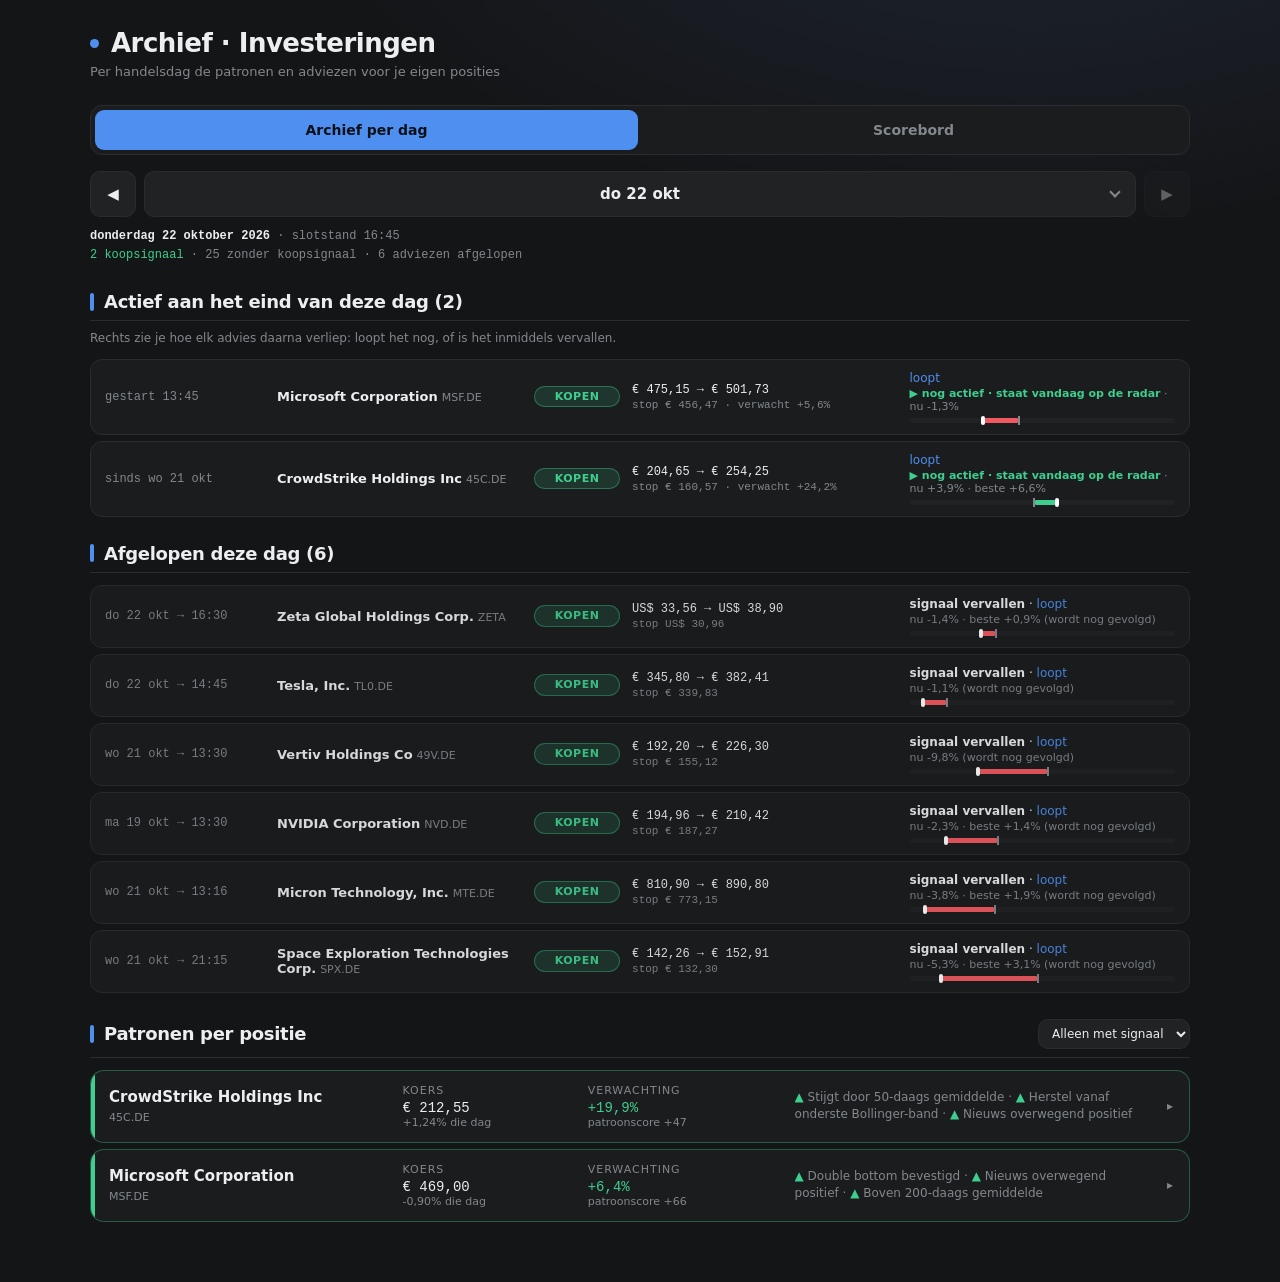
==== archief.html @ 9f6baa7f "Mobiel en uitlijning op alle pagina's, scan-universum zonder OTC en met juiste valuta, survivors-lab" ====
<!DOCTYPE html>
<html lang="nl">
<head>
<meta charset="UTF-8">
<meta http-equiv="Content-Security-Policy" content="default-src 'self'; script-src 'self' 'unsafe-inline'; style-src 'self' 'unsafe-inline' https://fonts.googleapis.com; font-src https://fonts.gstatic.com; img-src 'self' data:; connect-src 'self' https://api.github.com; frame-src 'self'; object-src 'none'; base-uri 'none'; form-action 'none'">
<meta name="referrer" content="no-referrer">
<meta name="robots" content="noindex, nofollow">
<style id="af">html{display:none}</style>
<script src="antiframe.js"></script>
<meta name="viewport" content="width=device-width, initial-scale=1.0">
<title>Archief</title>
<style>
  @import url('https://fonts.googleapis.com/css2?family=Space+Grotesk:wght@400;500;600;700&family=IBM+Plex+Mono:wght@400;500;600&display=swap');
  :root {
    --ink: #141517; --panel: #1a1c1e; --panel-2: #202224; --line: #2a2c2f;
    --muted: #83888d; --text: #eceef0; --up: #3ecf8e; --down: #f0595f; --warn: #f5b544; --accent: #4f8ff0;
  }
  * { box-sizing: border-box; margin: 0; padding: 0; }
  body {
    background: radial-gradient(1200px 600px at 80% -10%, #1e2430 0%, transparent 60%), var(--ink);
    color: var(--text); font-family: 'Space Grotesk', system-ui, sans-serif;
    min-height: 100vh; padding: 28px 18px 60px;
  }
  .wrap { max-width: 1100px; margin: 0 auto; }
  header.top { display: flex; justify-content: space-between; align-items: flex-end; flex-wrap: wrap; gap: 16px; margin-bottom: 26px; }
  .title-block h1 { font-size: 26px; font-weight: 700; letter-spacing: -0.5px; display: flex; align-items: center; gap: 12px; }
  .pulse { width: 9px; height: 9px; border-radius: 50%; background: var(--accent); }
  .title-block p { color: var(--muted); font-size: 13px; margin-top: 6px; }
  .updated { font-size: 12px; color: var(--muted); font-family: 'IBM Plex Mono', monospace; }
  button, select {
    font-family: inherit; cursor: pointer; border: 1px solid var(--line); background: var(--panel-2); color: var(--text);
    padding: 9px 13px; border-radius: 10px; font-size: 13px; font-weight: 500; transition: .15s;
  }
  button:hover, select:hover { border-color: var(--accent); }
  button:disabled { opacity: .35; cursor: default; border-color: var(--line); }

  .summary { display: grid; grid-template-columns: repeat(4, 1fr); gap: 14px; margin-bottom: 26px; }
  /* Kolom met de waarde onderaan: loopt een label over 2 regels, dan staan de getallen in een rij toch op één lijn */
  .stat { background: linear-gradient(180deg, var(--panel), var(--ink)); border: 1px solid var(--line); border-radius: 14px; padding: 16px 18px;
          cursor: pointer; transition: border-color .15s, transform .15s; display: flex; flex-direction: column; }
  /* Alleen met een muis optillen: op een touchscreen blijft :hover na een tik hangen */
  @media (hover: hover) { .stat:hover { border-color: var(--accent); transform: translateY(-2px); } }
  .stat:active { transform: translateY(0); }
  .stat.active { border-color: var(--accent); box-shadow: 0 0 0 1px var(--accent); }
  .stat .label { font-size: 11px; text-transform: uppercase; letter-spacing: .8px; color: var(--muted); }
  .stat .value { font-family: 'IBM Plex Mono', monospace; font-size: 24px; font-weight: 600; margin-top: auto; padding-top: 8px; }
  .stat .sub { font-size: 12px; margin-top: 4px; font-family: 'IBM Plex Mono', monospace; color: var(--muted); }

  [hidden] { display: none !important; }
  .daynav { display: flex; gap: 8px; align-items: stretch; margin-bottom: 10px; }
  .daynav > button { width: 46px; height: 46px; padding: 0; font-size: 15px; display: flex; align-items: center; justify-content: center; flex-shrink: 0; }
  .daypick { position: relative; flex: 1; min-width: 0; }
  #dayBtn {
    width: 100%; height: 46px; padding: 0 44px; position: relative; font-size: 15px; font-weight: 600;
    display: flex; align-items: center; justify-content: center; text-align: center;
  }
  #dayBtn .chev { position: absolute; right: 16px; top: 50%; width: 8px; height: 8px; margin-top: -6px;
    border-right: 2px solid var(--muted); border-bottom: 2px solid var(--muted); transform: rotate(45deg); transition: transform .15s; }
  .daypick.open #dayBtn { border-color: var(--accent); }
  .daypick.open #dayBtn .chev { transform: rotate(-135deg); margin-top: -2px; }
  #dayList {
    list-style: none; position: absolute; left: 0; right: 0; top: calc(100% + 6px); z-index: 20;
    background: var(--panel-2); border: 1px solid var(--line); border-radius: 12px; padding: 5px;
    max-height: 320px; overflow-y: auto; box-shadow: 0 14px 40px -12px rgba(0,0,0,.7);
  }
  #dayList li {
    display: flex; align-items: center; justify-content: center; gap: 10px; position: relative;
    padding: 10px 14px; border-radius: 8px; font-size: 14px; font-weight: 600; color: var(--text); cursor: pointer;
  }
  #dayList li:hover { background: rgba(255,255,255,.05); }
  #dayList li.active { background: rgba(79,143,240,.16); color: var(--accent); }
  #dayList li .tag { position: absolute; right: 12px; font-size: 11px; font-weight: 600; text-transform: uppercase; letter-spacing: .6px;
    color: var(--accent); border: 1px solid rgba(79,143,240,.45); padding: 2px 7px; border-radius: 999px; }
  .dayinfo { font-size: 12px; color: var(--muted); line-height: 1.6; margin-bottom: 22px; font-family: 'IBM Plex Mono', monospace; }
  .dayinfo b { color: var(--text); font-weight: 600; }
  .dayinfo .regime-off { color: var(--down); } .dayinfo .regime-calm { color: var(--up); }

  .section-header {
    font-size: 18px; font-weight: 700; letter-spacing: -0.3px; margin: 26px 0 12px; padding-bottom: 8px;
    border-bottom: 1px solid var(--line); display: flex; align-items: center; gap: 10px;
  }
  .section-header::before { content: ''; width: 4px; height: 18px; border-radius: 2px; background: var(--accent); }
  .section-header .right { margin-left: auto; font-size: 12px; font-weight: 500; }
  .section-header select { font-size: 12px; padding: 6px 9px; }
  .c-up { color: var(--up); } .c-down { color: var(--down); } .c-info { color: var(--muted); }

  .h-list { display: flex; flex-direction: column; gap: 6px; }
  .h-row {
    background: var(--panel); border: 1px solid var(--line); border-radius: 12px; padding: 11px 14px;
    display: grid; grid-template-columns: 160px minmax(0,1.2fr) 86px minmax(0,1.3fr) minmax(0,1.3fr); gap: 12px; align-items: center; font-size: 13px;
  }
  .h-row.new { border-color: rgba(245,181,68,.45); }
  .h-row.done { opacity: .9; }
  .st-in { color: var(--up); font-weight: 600; }
  .st-out { color: var(--warn); font-weight: 600; }
  .h-date { font-family: 'IBM Plex Mono', monospace; font-size: 12px; color: var(--muted); white-space: nowrap; }
  .h-date .nw { color: var(--warn); font-weight: 600; }
  /* Lange namen op max. 2 regels, zodat de ticker erachter zichtbaar blijft */
  .h-name { font-weight: 600; min-width: 0; overflow: hidden; display: -webkit-box; -webkit-line-clamp: 2; -webkit-box-orient: vertical; }
  .h-name small { font-weight: 400; color: var(--muted); font-size: 11px; margin-left: 4px; white-space: nowrap; }
  .h-px { font-family: 'IBM Plex Mono', monospace; font-size: 12px; }
  .h-px small, .h-res small { display: block; color: var(--muted); font-size: 11px; margin-top: 2px; }
  .h-res { font-size: 12px; }
  .pill { font-size: 11px; font-weight: 700; letter-spacing: .5px; padding: 3px 9px; line-height: 1.2; border-radius: 999px; text-align: center; white-space: nowrap; }
  .pill.up { background: rgba(62,207,142,.15); color: var(--up); border: 1px solid rgba(62,207,142,.4); }
  .pill.down { background: rgba(240,89,95,.15); color: var(--down); border: 1px solid rgba(240,89,95,.4); }
  .pill.flat { background: rgba(134,149,179,.10); color: var(--muted); border: 1px solid var(--line); }

  .pos { background: var(--panel); border: 1px solid var(--line); border-radius: 14px; overflow: hidden; position: relative; }
  .pos::before { content: ''; position: absolute; left: 0; top: 0; bottom: 0; width: 4px; background: var(--line); }
  .pos.up::before { background: var(--up); } .pos.down::before { background: var(--down); }
  .pos.up { border-color: rgba(62,207,142,.35); } .pos.down { border-color: rgba(240,89,95,.35); }
  .pos summary { list-style: none; cursor: pointer; padding: 13px 16px 13px 18px; display: grid;
    grid-template-columns: minmax(0,1.3fr) minmax(0,.8fr) minmax(0,.9fr) minmax(0,1.6fr) 20px; gap: 12px; align-items: center; }
  .pos summary::-webkit-details-marker { display: none; }
  .pos summary::after { content: '▸'; color: var(--muted); font-size: 12px; justify-self: end; transition: transform .15s; }
  .pos[open] summary::after { transform: rotate(90deg); }
  .k { font-size: 11px; text-transform: uppercase; letter-spacing: 1px; color: var(--muted); }
  /* Alleen de waarden in de patroonkaarten (niet de paarse .an-c.v-kaarten van de analyse) */
  .pos summary .v { font-family: 'IBM Plex Mono', monospace; font-size: 14px; font-weight: 500; margin-top: 3px; }
  .p-name { min-width: 0; }
  .p-ticker { font-size: 15px; font-weight: 700; overflow: hidden; display: -webkit-box; -webkit-line-clamp: 2; -webkit-box-orient: vertical; }
  .p-company { font-size: 11px; color: var(--muted); }
  .top3 { font-size: 12px; color: var(--muted); min-width: 0; overflow: hidden; display: -webkit-box; -webkit-line-clamp: 2; -webkit-box-orient: vertical; line-height: 1.45; }
  .pos-body { padding: 4px 18px 16px 18px; border-top: 1px solid var(--line); display: grid; grid-template-columns: 1.3fr 1fr; gap: 20px; }
  .pat { list-style: none; display: flex; flex-direction: column; gap: 6px; margin-top: 12px; }
  .pat li { font-size: 13px; display: flex; gap: 8px; }
  .pat small { color: var(--muted); font-size: 11px; font-family: 'IBM Plex Mono', monospace; margin-left: 4px; }
  .plan { margin-top: 12px; font-size: 12px; font-family: 'IBM Plex Mono', monospace; display: grid; grid-template-columns: auto 1fr; gap: 5px 14px; }
  .plan span:nth-child(odd) { color: var(--muted); }
  .note { font-size: 12px; color: var(--muted); line-height: 1.6; margin-top: 12px; }
  .empty { padding: 26px; text-align: center; color: var(--muted); border: 1px dashed var(--line); border-radius: 16px; font-size: 13px; line-height: 1.6; }
  .err { font-size: 12px; color: var(--muted); padding: 10px 14px; border: 1px dashed var(--line); border-radius: 12px; }

  .viewnav { display: flex; gap: 4px; background: var(--panel); border: 1px solid var(--line); border-radius: 12px; padding: 4px; margin-bottom: 16px; }
  .viewnav button { flex: 1; border: 0; background: transparent; color: var(--muted); font-size: 14px; font-weight: 600; padding: 9px 12px; border-radius: 9px; min-height: 40px; }
  .viewnav button.active { background: var(--accent); color: #0d1117; }
  .viewnav button:hover:not(.active) { color: var(--text); }
  .sb-tools { display: flex; gap: 8px; flex-wrap: wrap; align-items: center; margin-bottom: 12px; }
  .sb-tools select { font-size: 13px; }
  .sb-tools .cnt { margin-left: auto; font-size: 12px; color: var(--muted); font-family: 'IBM Plex Mono', monospace; }
  /* Analyse & reflectie */
  .an { background: var(--panel); border: 1px solid var(--line); border-radius: 12px; margin-bottom: 16px; transition: border-color .15s; }
  .an:hover, .an[open] { border-color: rgba(79,143,240,.5); }
  .an > summary { cursor: pointer; list-style: none; display: flex; align-items: center; gap: 10px; padding: 12px 14px; font-size: 13.5px; }
  .an > summary::-webkit-details-marker { display: none; }
  .an .h-sub { color: var(--muted); font-size: 12px; font-family: 'IBM Plex Mono', monospace; }
  .an .h-btn { margin-left: auto; font-size: 11px; color: var(--accent); border: 1px solid rgba(79,143,240,.45); padding: 4px 10px; border-radius: 8px; white-space: nowrap; }
  .an .h-btn::after { content: ' ▾'; } .an[open] .h-btn::after { content: ' ▴'; }
  .an .h-less { display: none; } .an[open] .h-more { display: none; } .an[open] .h-less { display: inline; }
  .an-grid { display: grid; grid-template-columns: repeat(3, 1fr); gap: 12px; padding: 2px 14px 14px; }
  .an-c { position: relative; overflow: hidden; border-radius: 12px; padding: 13px 15px; background: linear-gradient(180deg, var(--panel-2), var(--panel)); border: 1px solid var(--line); --mark: var(--accent); }
  .an-c::before { content: ''; position: absolute; left: 0; right: 0; top: 0; height: 2px; background: var(--mark); }
  .an-c.v { --mark: #a78bfa; } .an-c.g { --mark: var(--up); } .an-c.o { --mark: var(--warn); }
  .an-k { font-size: 11px; text-transform: uppercase; letter-spacing: .9px; color: var(--muted); margin-bottom: 8px; display: flex; flex-wrap: wrap; justify-content: space-between; gap: 2px 8px; }
  .an-k span { text-transform: none; letter-spacing: 0; font-family: 'IBM Plex Mono', monospace; }
  .kpis { display: grid; grid-template-columns: 1fr 1fr; gap: 8px 12px; }
  /* Getal onderaan het vak, zodat de twee kolommen gelijk lopen als een label afbreekt */
  .kpi { display: flex; flex-direction: column; }
  .kpi small { display: block; font-size: 11px; color: var(--muted); }
  .kpi b { font-family: 'IBM Plex Mono', monospace; font-size: 17px; font-weight: 600; margin-top: auto; }
  .an-t { width: 100%; border-collapse: collapse; font-size: 12px; }
  .an-t th { text-align: left; font-weight: 500; color: var(--muted); font-size: 11px; padding: 3px 0; }
  .an-t th:not(:first-child), .an-t td:not(:first-child) { text-align: right; font-family: 'IBM Plex Mono', monospace; padding-left: 12px; white-space: nowrap; }
  .an-t td { padding: 4px 0; border-top: 1px dashed #26282b; }
  .an-t td small { font-size: 11px; }
  .an-note { font-size: 11.5px; color: var(--muted); line-height: 1.5; margin-top: 8px; }
  .an-note b { color: var(--text); font-weight: 600; }
  .prog { height: 6px; border-radius: 4px; background: var(--panel); overflow: hidden; margin: 4px 0 8px; }
  .prog i { display: block; height: 100%; background: var(--accent); border-radius: 4px; }
  /* Geen gaten: losse kaarten schuiven op naast Kerncijfers; de laatste kaart (Reflectie) krijgt de hele breedte */
  .an-grid { grid-auto-flow: row dense; }
  .an-grid > .an-c:last-child { grid-column: 1 / -1; }
  @media (min-width: 901px) {
    .an-c.refl { display: grid; grid-template-columns: minmax(0,1fr) minmax(0,1fr); grid-template-rows: auto auto auto 1fr; column-gap: 28px; align-content: start; }
    .an-c.refl > * { grid-column: 1; }
    .an-c.refl > .an-k { grid-column: 1 / -1; }
    .an-c.refl > .an-log { grid-column: 2; grid-row: 2 / span 3; margin-top: 0; }
  }
  @media (max-width: 900px) { .an-grid { grid-template-columns: 1fr; } }
  /* Wat werkt: alle patronen, backtest + live */
  .an-c.wide { grid-column: 1 / -1; --mark: var(--up); }
  .ww-wrap { overflow-x: auto; -webkit-overflow-scrolling: touch; }
  .an-t tr.off td { color: var(--muted); }
  .an-t tr.off td:first-child { text-decoration: line-through; }
  .an-t .pill { font-size: 11px; font-weight: 600; letter-spacing: 0; padding: 1px 7px; border: 1px solid var(--line); font-family: 'IBM Plex Mono', monospace; }
  .pill.on { color: var(--up); border-color: rgba(62,207,142,.45); }
  .pill.uit { color: var(--down); border-color: rgba(240,89,95,.45); }
  .pill.wacht { color: var(--muted); }
  /* Smal scherm: koppen mogen afbreken, patroonkolom blijft staan bij horizontaal scrollen, schaduw rechts = er is meer */
  @media (max-width: 900px) {
    .an-c.wide { background: var(--panel-2); }
    .ww-wrap { background: linear-gradient(to right, transparent, var(--panel-2) 60%) right / 28px 100% no-repeat local,
                           radial-gradient(farthest-side at 100% 50%, rgba(0,0,0,.55), transparent) right / 14px 100% no-repeat scroll; }
    .ww-wrap .an-t th { white-space: normal; vertical-align: bottom; line-height: 1.3; }
    .ww-wrap .an-t th:first-child, .ww-wrap .an-t td:first-child { min-width: 150px; position: sticky; left: 0; z-index: 1; background: var(--panel-2); padding-right: 8px; }
  }
  @media (min-width: 521px) and (max-width: 900px) { .ww-wrap .an-t td:first-child { min-width: 220px; } }
  .sb-dirs { display: grid; grid-template-columns: repeat(auto-fit, minmax(320px, 1fr)); gap: 10px; margin-bottom: 18px; }
  /* Scorebord per richting: kaart in dezelfde stijl als het beursklimaat */
  .sb-dir { position: relative; overflow: hidden; border-radius: 14px; padding: 16px 18px 14px; display: flex; flex-direction: column; gap: 10px;
            background: linear-gradient(180deg, var(--panel), var(--ink)); border: 1px solid var(--line); --mark: var(--up); --tone: var(--muted); }
  .sb-dir.down { --mark: var(--down); }
  .sb-dir.good { --tone: var(--up); } .sb-dir.bad { --tone: var(--down); }
  .sb-dir::before { content: ''; position: absolute; left: 0; right: 0; top: 0; height: 2px; background: var(--mark); }
  .sb-dir::after { content: ''; position: absolute; right: -60px; top: -60px; width: 200px; height: 200px; border-radius: 50%;
                   background: radial-gradient(circle, color-mix(in srgb, var(--tone) 14%, transparent), transparent 70%); pointer-events: none; }
  .sd-k { display: flex; align-items: center; gap: 8px; font-size: 11px; text-transform: uppercase; letter-spacing: .9px; color: var(--muted); }
  .sd-k i { width: 7px; height: 7px; border-radius: 50%; background: var(--mark); box-shadow: 0 0 0 3px color-mix(in srgb, var(--mark) 22%, transparent); }
  .sd-k span { margin-left: auto; text-transform: none; letter-spacing: 0; font-family: 'IBM Plex Mono', monospace; }
  .sd-main { display: flex; align-items: baseline; justify-content: space-between; gap: 12px; }
  .sd-num { font-family: 'IBM Plex Mono', monospace; font-size: 24px; font-weight: 600; color: var(--tone); }
  .sd-lbl { font-size: 12px; color: var(--muted); }
  .sd-bar { display: flex; height: 8px; border-radius: 6px; overflow: hidden; background: var(--panel-2); gap: 2px; }
  .sd-bar span { display: block; height: 100%; }
  .sd-bar .lo { background: var(--accent); } .sd-bar .ve { background: #4a4e53; } .sd-bar .dl { background: var(--up); } .sd-bar .st { background: var(--down); }
  .sd-rows { display: grid; gap: 5px; font-size: 12px; font-family: 'IBM Plex Mono', monospace; color: var(--muted); }
  .sd-rows > div { display: flex; align-items: center; gap: 8px; }
  .sd-rows i { width: 8px; height: 8px; border-radius: 2px; flex-shrink: 0; }
  .sd-rows .lo i { background: var(--accent); } .sd-rows .ve i { background: #4a4e53; } .sd-rows .af i { background: linear-gradient(90deg, var(--up) 50%, var(--down) 50%); }
  .sd-rows b { color: var(--text); font-weight: 600; min-width: 74px; font-family: 'Space Grotesk', system-ui, sans-serif; }
  .sd-rows .r { margin-left: auto; }
  /* Middenstuk als één tekstblok: breekt op een smal scherm als gewone tekst af in plaats van in losse brokjes */
  .sd-rows .m { flex: 1; min-width: 0; }
  .sd-rows .m span { white-space: nowrap; }
  .sd-empty { font-size: 12.5px; color: var(--muted); }
  .sb-row {
    background: var(--panel); border: 1px solid var(--line); border-radius: 12px; padding: 12px 14px 12px 18px; position: relative; overflow: hidden;
    display: grid; grid-template-columns: minmax(0,1.3fr) 86px minmax(0,1.2fr) minmax(0,1.6fr) minmax(0,1.2fr); gap: 14px; align-items: center; font-size: 13px;
  }
  .sb-row::before { content: ''; position: absolute; left: 0; top: 0; bottom: 0; width: 4px; background: var(--accent); }
  .sb-row.doel::before { background: var(--up); } .sb-row.stop::before { background: var(--down); } .sb-row.verlopen::before { background: var(--muted); }
  .sb-name { min-width: 0; }
  .sb-name b { font-weight: 600; overflow: hidden; display: -webkit-box; -webkit-line-clamp: 2; -webkit-box-orient: vertical; }
  .sb-name small { color: var(--muted); font-size: 11px; font-family: 'IBM Plex Mono', monospace; }
  .sb-plan { font-family: 'IBM Plex Mono', monospace; font-size: 12px; }
  .sb-plan small { display: block; color: var(--muted); font-size: 11px; margin-top: 2px; }
  .track { position: relative; height: 8px; background: var(--panel-2); border-radius: 6px; margin: 6px 0 4px; }
  .track .fill { position: absolute; top: 0; bottom: 0; border-radius: 6px; }
  .track .fill.gain { background: var(--up); } .track .fill.loss { background: var(--down); }
  .track .zero { position: absolute; top: -3px; width: 2px; height: 14px; background: var(--muted); transform: translateX(-50%); }
  .track .dot { position: absolute; top: -3px; width: 4px; height: 14px; background: #fff; border-radius: 2px; transform: translateX(-50%); }
  .track-l { display: flex; justify-content: space-between; font-size: 11px; font-family: 'IBM Plex Mono', monospace; color: var(--muted); }
  .track-l .t { color: var(--up); } .track-l .s { color: var(--down); }
  /* 'start' staat boven het grijze streepje (op --z), zodat hij nooit over stop/doel heen valt */
  .sb-bar { position: relative; padding-top: 13px; }
  .track-l .z { position: absolute; top: 0; left: clamp(2.5ch, var(--z), calc(100% - 2.5ch)); transform: translateX(-50%); line-height: 1; }
  .sb-res { font-size: 12px; text-align: right; }
  .sb-res .big { font-family: 'IBM Plex Mono', monospace; font-size: 16px; font-weight: 600; }
  .sb-res small { display: block; color: var(--muted); font-size: 11px; margin-top: 2px; }
  .mini { display: block; margin-top: 5px; }
  .mini .track { height: 5px; margin: 0; }
  .mini .track .zero, .mini .track .dot { top: -2px; height: 9px; }
  @media (max-width: 860px) {
    .sb-row { grid-template-columns: minmax(0,1fr) auto; gap: 8px 12px; }
    .sb-row .sb-name { grid-column: 1; }
    .sb-row .pill { grid-column: 2; grid-row: 1; justify-self: end; }
    .sb-row .sb-plan, .sb-row .sb-bar { grid-column: 1 / -1; }
    .sb-row .sb-res { grid-column: 1 / -1; text-align: left; }
    .sb-dirs { grid-template-columns: 1fr; }
    .summary { grid-template-columns: repeat(2, 1fr); }
    .h-row { grid-template-columns: minmax(0,1fr) minmax(0,1fr); gap: 6px 10px; }
    .h-row .h-date { grid-column: 1; grid-row: 1; }
    .h-row .pill { grid-column: 2; grid-row: 1; justify-self: end; }
    .h-row .h-name { grid-column: 1 / -1; }
    .h-row .h-px { grid-column: 1; white-space: nowrap; }
    .h-row .h-px small { white-space: normal; }
    .h-row .h-res { grid-column: 2; text-align: right; }
    .pos summary { grid-template-columns: minmax(0,1fr) minmax(0,1fr) 16px; }
    .pos summary .p-name { grid-column: 1 / 3; }
    .pos summary::after { grid-column: 3; grid-row: 1; }
    .pos summary .top3 { grid-column: 1 / -1; }
    .pos-body { grid-template-columns: 1fr; gap: 0; }
  }
  /* Touch (ook een liggende tablet): 16px voorkomt inzoomen op iOS, ruimere tikvlakken */
  @media (max-width: 860px), (pointer: coarse) {
    .section-header select, .sb-tools select { font-size: 16px; min-height: 40px; padding: 8px 12px; }
    #dayList li { padding: 12px 14px; }
  }
  /* Tablet: scorebord-rij in twee kolommen (naam | plan, balk | resultaat) in plaats van alles onder elkaar */
  @media (min-width: 521px) and (max-width: 860px) {
    .sb-row { grid-template-columns: minmax(0,1fr) minmax(0,1fr) auto; gap: 8px 16px; }
    .sb-row .sb-name { grid-column: 1; grid-row: 1; }
    .sb-row .sb-plan { grid-column: 2; grid-row: 1; }
    .sb-row .pill { grid-column: 3; grid-row: 1; }
    .sb-row .sb-bar { grid-column: 1; grid-row: 2; }
    .sb-row .sb-res { grid-column: 2 / -1; grid-row: 2; }
  }
  @media (max-width: 520px) {
    body { padding: 18px 12px 40px; }
    header.top { flex-direction: column; align-items: stretch; }
    .summary { gap: 10px; }
    .stat { padding: 12px 14px; }
    .stat .value { font-size: 20px; }
    /* Koersen en uitkomst elk over de volle breedte: geen afgekapte bedragen of rafelige rechtse tekst */
    .h-row .h-px, .h-row .h-res { grid-column: 1 / -1; text-align: left; }
    .h-row .h-px { white-space: normal; }
    .h-row .h-res .mini { margin-top: 6px; }
    /* Kop met keuzelijst: de lijst op een eigen regel over de volle breedte */
    .section-header { flex-wrap: wrap; row-gap: 10px; }
    .section-header .right { flex-basis: 100%; margin-left: 0; }
    .section-header .right select { width: 100%; }
    .an > summary { flex-wrap: wrap; row-gap: 4px; }
    .an .h-sub { order: 3; flex-basis: 100%; }
    .an-grid { padding: 2px 8px 10px; gap: 10px; }
    .an-c { padding: 12px; }
    /* Filter en sortering elk over de volle breedte (naast elkaar past de tekst op 16px niet), teller eronder rechts */
    .sb-tools select { flex: 1 1 100%; min-width: 0; }
    .sb-tools .cnt { flex-basis: 100%; margin-left: 0; text-align: right; }
  }
</style>
</head>
<body>
<div class="wrap">
  <header class="top">
    <div class="title-block">
      <h1><span class="pulse"></span><span id="pageTitle">Archief</span></h1>
      <p id="pageSub">Per handelsdag de patronen en adviezen van de Patroonradar</p>
    </div>
  </header>

  <div class="viewnav" role="tablist">
    <button data-view="day" role="tab">Archief per dag</button>
    <button data-view="score" role="tab">Scorebord</button>
  </div>
  <div class="summary" id="summary" hidden></div>
  <div id="scoreView" hidden></div>
  <div id="dayView">
  <div class="daynav">
    <button id="prev" title="Vorige dag">◀</button>
    <select id="daySel" aria-label="Kies een dag" hidden></select>
    <div class="daypick" id="dayPick">
      <button id="dayBtn" type="button" aria-haspopup="listbox" aria-expanded="false"><span id="dayLbl">–</span><i class="chev"></i></button>
      <ul id="dayList" role="listbox" hidden></ul>
    </div>
    <button id="next" title="Volgende dag">▶</button>
  </div>
  <div class="dayinfo" id="dayinfo"></div>
  <div id="day"></div>
  </div>
</div>

<script src="vault.js"></script>
<script>
// Welk archief: je eigen investeringen (standaard) of de Top 250 (archief.html?set=top250)
const SET = new URLSearchParams(location.search).get('set') === 'top250' ? 'top250' : 'investeringen';
const CFG = {
  investeringen: { title: 'Archief · Investeringen', sub: 'Per handelsdag de patronen en adviezen voor je eigen posities',
                   dir: 'archive', file: 'signals.json', ui: 'archive_ui', start: 'maandag 28 september', every: 'elke 15 minuten',
                   one: 'positie', many: 'posities', Many: 'Posities' },
  top250:        { title: 'Archief · Kansen portefeuille', sub: 'Per handelsdag de patronen en adviezen voor je kansen',
                   dir: 'archive_top250', file: 'signals_top250.json', ui: 'archive_ui_top250', start: 'woensdag 30 september', every: 'elk uur',
                   one: 'stock', many: 'stocks', Many: 'Stocks' }
}[SET];
document.title = CFG.title;
const DOWN_PILL = SET === 'top250' ? 'NIET KOPEN' : 'VERKOPEN';   // Top 250: je hebt ze niet, dus een daling = wachten
const DEMO = null; /*__DEMO__*/
const SKIP_CATEGORIES = ["ETF's"];
const MERGE_CATEGORY = { Watchlist: 'Stocks' };
const GH_OWNER = 'Maurits226', GH_REPO = 'Investeringen', GH_BRANCH = 'main';
const UI_KEY = CFG.ui;

const fmt = (n, cur) => n == null ? '–' : new Intl.NumberFormat('nl-NL', { style: 'currency', currency: cur || 'EUR', minimumFractionDigits: 2, maximumFractionDigits: 2 }).format(n);
const nf = (v, d = 1) => v == null ? '—' : v.toLocaleString('nl-NL', { minimumFractionDigits: d, maximumFractionDigits: d });
const pct = (n, d = 1) => n == null ? '–' : (n >= 0 ? '+' : '') + n.toFixed(d).replace('.', ',') + '%';
const esc = s => String(s ?? '').replace(/[&<>"']/g, m => ({ '&': '&amp;', '<': '&lt;', '>': '&gt;', '"': '&quot;', "'": '&#39;' }[m]));
function toDate(iso) {
  if (/^\d{4}-\d{2}-\d{2}$/.test(iso)) { const [y, m, d] = iso.split('-').map(Number); return new Date(y, m - 1, d); }
  return new Date(iso);
}
const dag = iso => iso ? toDate(iso).toLocaleDateString('nl-NL', { weekday: 'short', day: 'numeric', month: 'short' }) : '–';
const dagLang = iso => toDate(iso).toLocaleDateString('nl-NL', { weekday: 'long', day: 'numeric', month: 'long', year: 'numeric' });
const tijd = iso => iso ? toDate(iso).toLocaleTimeString('nl-NL', { hour: '2-digit', minute: '2-digit' }) : '–';
const dagTijd = iso => iso ? dag(iso) + ' ' + tijd(iso) : '–';
const localDay = iso => { const d = toDate(iso); return `${d.getFullYear()}-${String(d.getMonth() + 1).padStart(2, '0')}-${String(d.getDate()).padStart(2, '0')}`; };

let ui = { show: 'signal', view: 'day', sbFilter: 'all', sbSort: 'new' };
// Filters blijven bewaard zolang dit browsertabblad open is (ook bij verversen); tabblad of browser dicht = standaard
try { ui = { ...ui, ...JSON.parse(sessionStorage.getItem(UI_KEY) || '{}') }; } catch (e) {}
const saveUI = () => { try { sessionStorage.setItem(UI_KEY, JSON.stringify({ show: ui.show, view: ui.view, sbFilter: ui.sbFilter, sbSort: ui.sbSort })); } catch (e) {} };

let index = [], live = { history: [], items: [] }, trades = [], dayCache = {}, current = null, newestSeen = null;

// ---- Laden ----
async function getJSON(url) {
  const r = await fetch(url + (url.includes('?') ? '&' : '?') + 't=' + Date.now(), { cache: 'no-store' });
  if (!r.ok) throw new Error('HTTP ' + r.status);
  return r.json();
}
async function loadTrades() {
  let local = [];
  try { local = JSON.parse(localStorage.getItem('radar_trades') || '[]'); } catch (e) {}
  let remote = [];
  if (!DEMO) try {
    const headers = { Accept: 'application/vnd.github+json' };
    const tk = localStorage.getItem('gh_token'); if (tk) headers.Authorization = 'Bearer ' + tk;
    const r = await fetch(`https://api.github.com/repos/${GH_OWNER}/${GH_REPO}/contents/radar.json?ref=${GH_BRANCH}&t=${Date.now()}`, { headers, cache: 'no-store' });
    if (r.ok) {
      let parsed = JSON.parse(Vault.b64ToText((await r.json()).content));
      if (Vault.isLocked(parsed)) parsed = tk ? await Vault.unlock(parsed, tk) : {};   // versleuteld: alleen met je token
      remote = parsed.trades || [];
    }
  } catch (e) {}
  const m = {};
  [...remote, ...local].forEach(t => { if (t && t.id && (!m[t.id] || (t.updated || '') > (m[t.id].updated || ''))) m[t.id] = t; });
  trades = Object.values(m).filter(t => !t.deleted && (t.set || 'investeringen') === SET);
}
async function loadDay(date, force) {
  if (!force && dayCache[date]) return dayCache[date];
  const d = onlyBuy(DEMO ? DEMO.days[date] : await getJSON(`${CFG.dir}/${date}.json`));
  dayCache[date] = d;
  return d;
}
// Alleen koopadviezen: oude dagen bevatten nog verkoop-/nog-niet-kopen-adviezen, die tonen we niet meer
function onlyBuy(d) {
  if (!d) return d;
  const up = a => a.dir !== 'down';
  return { ...d, advices: (d.advices || []).filter(up), expired: (d.expired || []).filter(up),
    items: (d.items || []).map(it => it.direction === 'down' ? { ...it, flag: false, plan: null } : it) };
}
async function load(first) {
  try {
    if (DEMO) { index = DEMO.index.days; live = DEMO.signals; }
    else {
      index = (await getJSON(`${CFG.dir}/index.json`)).days || [];
      try { live = await getJSON(CFG.file); } catch (e) {}
    }
  } catch (e) {
    document.getElementById('day').innerHTML = `<div class="empty">Het archief begint op ${CFG.start}. Vanaf dan komt er elke handelsdag automatisch een dag bij.</div>`;
    document.querySelector('.daynav').hidden = true;
    return;
  }
  await loadTrades();
  setView(ui.view);
  document.querySelector('.daynav').hidden = !index.length;
  if (!index.length) return;
  const newest = index[0].date;
  let force = false;
  if (first || !current || current === newestSeen || !index.some(d => d.date === current)) { current = newest; force = true; }
  newestSeen = newest;
  fillSelect();
  renderSummary();
  await show(current, force);
}

// ---- Weergave ----
const skipCat = c => SKIP_CATEGORIES.includes(c);
const catOf = it => MERGE_CATEGORY[it.category] || it.category || 'Stocks';
const liveEpisode = id => id && (live.history || []).find(h => h.id === id);
const tradeResult = (t, px) => t.dir === 'up' ? (px / t.price - 1) * 100 : (1 - px / t.price) * 100;

function fillSelect() {
  const sel = document.getElementById('daySel');
  sel.innerHTML = index.map(d => `<option value="${d.date}">${dag(d.date)}${d.date === localDay(new Date().toISOString()) ? ' (vandaag)' : ''}</option>`).join('');
  sel.value = current;
  syncPicker();
}

// Eigen keuzelijst voor de dag (mooier dan de standaard-dropdown), gekoppeld aan de verborgen select
function syncPicker() {
  const today = localDay(new Date().toISOString());
  document.getElementById('dayLbl').textContent = current ? dag(current) + (current === today ? ' (vandaag)' : '') : '–';
  document.getElementById('dayList').innerHTML = index.map(d =>
    `<li role="option" data-date="${d.date}" class="${d.date === current ? 'active' : ''}" aria-selected="${d.date === current}">
       ${dag(d.date)}${d.date === today ? '<span class="tag">vandaag</span>' : ''}</li>`).join('');
}
function togglePicker(open) {
  const pick = document.getElementById('dayPick'), list = document.getElementById('dayList');
  const on = open ?? list.hidden;
  list.hidden = !on; pick.classList.toggle('open', on);
  document.getElementById('dayBtn').setAttribute('aria-expanded', on);
  if (on) { const a = list.querySelector('.active'); if (a) a.scrollIntoView({ block: 'nearest' }); }
}

function renderSummary() {
  const hist = (live.history || []).filter(h => !skipCat(((live.items || []).find(i => i.symbol === h.symbol) || {}).category));
  const n = c => hist.filter(h => h.outcome === c).length;
  const klaar = n('doel') + n('stop') + n('verlopen');
  const closed = trades.filter(t => t.status === 'closed');
  const gem = closed.length ? closed.reduce((s, t) => s + tradeResult(t, t.close_price), 0) / closed.length : null;
  const on = f => ui.view === 'score' && ui.sbFilter === f ? ' active' : '';
  document.getElementById('summary').innerHTML = `
    <div class="stat${on('all')}" data-f="all" title="Toon alle adviezen in het scorebord"><div class="label">Adviezen gegeven</div><div class="value">${hist.length}</div></div>
    <div class="stat${on('doel')}" data-f="doel" title="Toon de adviezen die hun doel haalden"><div class="label">Doel gehaald</div><div class="value" style="color:var(--up)">${n('doel')}</div></div>
    <div class="stat${on('stop')}" data-f="stop" title="Toon de adviezen die hun stop raakten"><div class="label">Stop geraakt</div><div class="value" style="color:var(--down)">${n('stop')}</div></div>
    <div class="stat${on('mine')}" data-f="mine" title="Toon de adviezen die jij hebt opgevolgd"><div class="label">Jouw resultaat</div><div class="value" style="color:${gem == null ? 'var(--muted)' : gem >= 0 ? 'var(--up)' : 'var(--down)'}">${gem == null ? '–' : pct(gem)}</div></div>`;
}

function outcomeHTML(a, cfg) {
  const h = liveEpisode(a.id) || a;             // nieuwste uitkomst uit signals.json, anders zoals bewaard
  if (!h.outcome) return { st: '<span class="c-info">plan</span>', sub: 'uitkomst niet bijgehouden' };
  const st = {
    open: `<span style="color:var(--accent)">loopt</span>`,
    doel: `<span class="c-up">doel gehaald ${pct(h.result_pct)}</span>`,
    stop: `<span class="c-down">stop geraakt ${pct(h.result_pct)}</span>`,
    verlopen: `<span class="${h.result_pct >= 0 ? 'c-up' : 'c-down'}">na ${cfg.horizon} dagen ${pct(h.result_pct)}</span>`
  }[h.outcome] || '';
  const sub = h.outcome === 'open' ? `nu ${pct(h.result_pct || 0)}${h.best_pct > 0 ? ' · beste ' + pct(h.best_pct) : ''}` : `op ${dag(h.outcome_at)}`;
  return { st, sub };
}

function statusHTML(a) {
  if (a.status === 'instappen') return `<span class="st-in">✓ ${a.dir === 'up' ? 'instappen tot' : (SET === 'top250' ? 'niet kopen boven' : 'verkopen boven')} ${fmt(a.instap_grens, a.currency)}</span>`;
  if (a.status === 'niet_instappen') return `<span class="st-out">✕ ${a.dir === 'up' ? 'niet meer instappen' : (SET === 'top250' ? 'wachten voorbij' : 'niet meer verkopen')}</span> (signaal weg)`;
  return '';
}

const REDEN = { doel: 'doel gehaald', stop: 'stop geraakt', verlopen: 'termijn verstreken', vervallen: 'signaal vervallen', omgedraaid: 'advies omgedraaid', rendement: 'minder dan 5% rendement over' };

function expiredRow(a, snap) {
  const cfg = snap.config || { horizon: 10 }, cur = a.currency || 'EUR';
  const mine = trades.find(t => a.id && t.episode === a.id);
  const { st, sub } = outcomeHTML(a, cfg);
  const reden = REDEN[a.end_reason] || 'afgelopen';
  const extra = [a.outcome === 'open' || (liveEpisode(a.id) || a).outcome === 'open' ? sub + ' (wordt nog gevolgd)' : sub,
    mine ? (mine.status === 'closed' ? `✓ jij ${pct(tradeResult(mine, mine.close_price))}` : '✓ opgevolgd') : ''].filter(Boolean).join(' · ');
  return `<div class="h-row done">
    <span class="h-date">${a.start ? (a.bootstrap ? 'vóór ' + dag(a.start) : dag(a.start)) : '–'} → ${tijd(a.end)}</span>
    <span class="h-name" title="${esc(a.name || a.symbol)}">${esc(a.name || a.symbol)}<small>${esc(a.symbol)}</small></span>
    <span class="pill ${a.dir}">${a.dir === 'up' ? 'KOPEN' : DOWN_PILL}</span>
    <span class="h-px">${fmt(a.price, cur)} → ${fmt(a.plan && a.plan.target, cur)}<small>stop ${fmt(a.plan && a.plan.stop, cur)}</small></span>
    <span class="h-res"><b>${reden}</b> · ${st}<small>${extra}</small>${a.plan ? trackHTML(a, adviesStand(liveEpisode(a.id) || a), true) : ''}</span>
  </div>`;
}

function adviceRow(a, snap, isToday) {
  const cfg = snap.config || { horizon: 10 }, cur = a.currency || 'EUR';
  const mine = trades.find(t => a.id && t.episode === a.id);
  const live = liveEpisode(a.id);
  let { st, sub } = outcomeHTML(a, cfg);
  let status = statusHTML(a);
  if (!isToday) {
    // Een eerdere dag: laat zien hoe het advies daarna verliep, niet de stand van toen
    const weg = live && !live.end && live.status === 'niet_instappen';   // oude data: signaal al weg
    if (live && !live.end && !weg) {
      status = `<span class="st-in">▶ nog actief · staat vandaag op de radar</span>`;
    } else if (live && (live.end || weg)) {
      status = `<span class="st-out">✕ ${REDEN[live.end_reason] || 'signaal vervallen'}${live.end ? ' op ' + dagTijd(live.end) : ''}</span>`;
      if (live.outcome === 'open') {
        st = `<span class="c-info">vervallen</span>`;
        sub = `uitkomst wordt nog gevolgd: nu ${pct(live.result_pct || 0)}`;
      }
    } else if (!live) {
      status = `<span class="st-out">✕ advies afgelopen</span>`;
    }
  }
  const extra = [status, sub, mine ? (mine.status === 'closed' ? `✓ jij ${pct(tradeResult(mine, mine.close_price))}` : '✓ opgevolgd') : ''].filter(Boolean).join(' · ');
  const nieuw = a.new && isToday;
  const wanneer = nieuw ? `<span class="nw">NIEUW</span>${a.start ? ' ' + tijd(a.start) : ''}`
    : a.new && a.start ? 'gestart ' + tijd(a.start)
    : a.start ? (a.bootstrap ? 'al vóór ' + dag(a.start) : 'sinds ' + dag(a.start)) : 'actief';
  return `<div class="h-row${nieuw ? ' new' : ''}">
    <span class="h-date">${wanneer}</span>
    <span class="h-name" title="${esc(a.name || a.symbol)}">${esc(a.name || a.symbol)}<small>${esc(a.symbol)}</small></span>
    <span class="pill ${a.dir}">${a.dir === 'up' ? 'KOPEN' : DOWN_PILL}</span>
    <span class="h-px">${fmt(a.price, cur)} → ${fmt(a.plan && a.plan.target, cur)}<small>stop ${fmt(a.plan && a.plan.stop, cur)}${a.projected_pct != null ? ' · verwacht ' + pct(a.projected_pct) : ''}</small></span>
    <span class="h-res">${st}<small>${extra}</small>${a.plan ? trackHTML(a, adviesStand(live || a), true) : ''}</span>
  </div>`;
}

function tradeRow(t, soort) {
  const up = t.dir === 'up', cur = t.currency;
  const dicht = soort === 'dicht';
  const r = dicht ? tradeResult(t, t.close_price) : null;
  return `<div class="h-row">
    <span class="h-date">${tijd(dicht ? t.closed_at : t.date)}</span>
    <span class="h-name" title="${esc(t.name)}">${esc(t.name)}<small>${esc(t.symbol)}</small></span>
    <span class="pill ${up ? 'up' : 'down'}">${dicht ? (up ? 'VERKOCHT' : 'TERUGGEKOCHT') : (up ? 'GEKOCHT' : 'VERKOCHT')}</span>
    <span class="h-px">${dicht ? `${fmt(t.price, cur)} → ${fmt(t.close_price, cur)}<small>${up ? 'gekocht' : 'verkocht'} ${dag(t.date)}</small>` : `${fmt(t.price, cur)}<small>doel ${fmt(t.plan.target, cur)} · stop ${fmt(t.plan.stop, cur)}</small>`}</span>
    <span class="h-res">${dicht ? `<span class="${r >= 0 ? 'c-up' : 'c-down'}">${pct(r)}</span><small>${up ? 'resultaat' : 'voordeel'}</small>` : `<span style="color:var(--accent)">advies opgevolgd</span>${t.status === 'closed' ? `<small>afgerond ${dag(t.closed_at)}</small>` : '<small>staat bij Opgevolgd</small>'}`}</span>
  </div>`;
}

function posCard(it, snap) {
  const cur = it.currency, sig = it.flag, d = sig ? it.direction : 'flat';
  const pats = (it.patterns || []).filter(p => p.dir !== 'info');
  const info = (it.patterns || []).filter(p => p.dir === 'info');
  const top = pats.slice(0, 3).map(p => `<span class="c-${p.dir}">${p.dir === 'up' ? '▲' : '▼'}</span> ${esc(p.label)}`).join(' · ') || 'geen patronen gevonden';
  const plan = sig && it.plan
    ? [['Kopen', it.plan.entry], ['Verkopen (doel)', it.plan.target], ['Terugkopen', it.plan.next], ['Stop', it.plan.stop]] : null;
  const el = document.createElement('details');
  el.className = 'pos ' + d;
  el.innerHTML = `
    <summary>
      <div class="p-name"><span class="p-ticker" title="${esc(it.name || it.label || it.symbol)}">${esc(it.label || it.name || it.symbol)}</span><span class="p-company">${esc(it.symbol)}</span></div>
      <div><div class="k">Koers</div><div class="v">${fmt(it.price, cur)}</div><div class="p-company ${it.day_pct > 0 ? 'c-up' : it.day_pct < 0 ? 'c-down' : ''}">${it.day_pct == null ? '' : pct(it.day_pct, 2) + ' die dag'}</div></div>
      <div><div class="k">Verwachting</div><div class="v ${sig ? 'c-' + d : ''}">${sig ? pct(it.projected_pct) : 'geen signaal'}</div><div class="p-company">patroonscore ${it.score > 0 ? '+' : ''}${it.score}</div></div>
      <div class="top3">${top}</div>
    </summary>
    <div class="pos-body">
      <div>
        <ul class="pat">${pats.map(p => `<li><span class="c-${p.dir}">${p.dir === 'up' ? '▲' : '▼'}</span><span>${esc(p.label)}${p.detail ? `<small>${esc(p.detail)}</small>` : ''}</span></li>`).join('') || '<li style="color:var(--muted)">Geen patronen gevonden</li>'}</ul>
        ${info.length ? `<p class="note">${info.map(p => '⚠ ' + esc(p.label) + (p.detail ? ': ' + esc(p.detail) : '')).join('<br>')}</p>` : ''}
      </div>
      <div>
        ${plan ? `<div class="plan">${plan.map(([k, v]) => `<span>${k}</span><span>${fmt(v, cur)}</span>`).join('')}</div>` : `<p class="note">Geen plan: verwachte beweging onder de ${(snap.config || {}).drop_pct || 5}%.</p>`}
        <p class="note">RSI ${it.rsi == null ? '–' : Math.round(it.rsi)} · normale beweging ±${it.sigma_pct == null ? '–' : it.sigma_pct.toFixed(1).replace('.', ',')}%${it.pattern_symbol ? ` · patroon via ${esc(it.pattern_symbol)}` : ''}</p>
      </div>
    </div>`;
  return el;
}

// ---- Scorebord per advies ----
// Resultaat in % in de richting van het advies: bij kopen = koersstijging, bij verkopen = vermeden daling.
function adviesStand(h) {
  const p = h.plan || {}, up = h.dir === 'up';
  const mv = x => x == null || !p.entry ? null : (up ? (x / p.entry - 1) * 100 : (1 - x / p.entry) * 100);
  const liveItem = (live.items || []).find(i => i.symbol === h.symbol);
  const nowPx = h.outcome === 'open' ? ((liveItem && liveItem.price) || h.last_price) : null;
  const res = h.outcome === 'open' ? (nowPx != null ? mv(nowPx) : h.result_pct) : h.result_pct;
  let days = h.days;
  if (days == null && h.start) {                     // oudere adviezen zonder teller: werkdagen sinds de start
    days = 0; const d = toDate(h.start), end = h.outcome_at ? toDate(h.outcome_at) : new Date();
    for (const x = new Date(d.getFullYear(), d.getMonth(), d.getDate() + 1); x <= end; x.setDate(x.getDate() + 1)) if (x.getDay() % 6) days++;
  }
  return { res, doelPct: mv(p.target), stopPct: mv(p.stop), days: Math.min(days ?? 0, 10), nowPx };
}
function trackHTML(h, st, mini) {
  const lo = Math.min(st.stopPct ?? -5, -0.5), hi = Math.max(st.doelPct ?? 5, 0.5);
  const pos = x => Math.max(0, Math.min(100, (x - lo) / (hi - lo) * 100));
  const z = pos(0), r = st.res == null ? null : pos(st.res);
  const fill = r == null ? '' : `<span class="fill ${st.res >= 0 ? 'gain' : 'loss'}" style="left:${Math.min(z, r)}%;width:${Math.abs(r - z)}%"></span>`;
  const bar = `<div class="track">${fill}<span class="zero" style="left:${z}%"></span>${r == null ? '' : `<span class="dot" style="left:${r}%"></span>`}</div>`;
  if (mini) return `<span class="mini" title="Van stop (links) naar doel (rechts); wit = stand nu">${bar}</span>`;
  return `${bar}<div class="track-l" style="--z:${z}%"><span class="s">stop ${pct(st.stopPct)}</span><span class="z">start</span><span class="t">doel ${pct(st.doelPct)}</span></div>`;
}
const UITKOMST = { open: 'loopt', doel: 'doel gehaald', stop: 'stop geraakt', verlopen: 'termijn verstreken' };
let changes = null;
async function loadChanges() {
  if (changes) return changes;
  try { const r = await fetch('modelwijzigingen.json?t=' + Date.now(), { cache: 'no-store' }); changes = r.ok ? await r.json() : []; }
  catch (e) { changes = []; }
  return changes;
}
// Analyse & reflectie: hoe goed zijn de adviezen, waar werkt het model wel en niet, en wanneer mag je iets aanpassen
function analyseHTML(all) {
  const res = h => h.outcome === 'open' ? null : h.result_pct;
  const closed = all.filter(h => ['doel', 'stop', 'verlopen'].includes(h.outcome) && h.result_pct != null);
  const avg = xs => xs.length ? xs.reduce((a, b) => a + b, 0) / xs.length : null;
  const f = (v, d = 1) => v == null ? '—' : pct(v, d);
  const stat = xs => {
    const d = xs.filter(h => h.outcome === 'doel').length, s = xs.filter(h => h.outcome === 'stop').length;
    const r = xs.map(res).filter(v => v != null);
    return { n: xs.length, hit: d + s ? d / (d + s) * 100 : null, avg: avg(r) };
  };
  const win = avg(closed.filter(h => h.outcome === 'doel').map(res)), loss = avg(closed.filter(h => h.outcome === 'stop').map(res));
  const pos = closed.map(res).filter(v => v > 0).reduce((a, b) => a + b, 0), neg = -closed.map(res).filter(v => v < 0).reduce((a, b) => a + b, 0);
  const all_ = stat(closed);
  const kpi = `<div class="an-c"><div class="an-k">Kerncijfers <span>${closed.length} afgerond</span></div>
    <div class="kpis">
      <div class="kpi"><small>Trefkans (doel vs stop)</small><b>${all_.hit == null ? '—' : Math.round(all_.hit) + '%'}</b></div>
      <div class="kpi"><small>Verwachte waarde per advies</small><b class="${all_.avg >= 0 ? 'c-up' : 'c-down'}">${f(all_.avg)}</b></div>
      <div class="kpi"><small>Gemiddelde winst (doel)</small><b class="c-up">${f(win)}</b></div>
      <div class="kpi"><small>Gemiddeld verlies (stop)</small><b class="c-down">${f(loss)}</b></div>
      <div class="kpi"><small>Winstfactor (winst / verlies)</small><b>${neg ? (pos / neg).toFixed(2).replace('.', ',') : pos ? '∞' : '—'}</b></div>
      <div class="kpi"><small>Lopend nu</small><b>${all.filter(h => h.outcome === 'open').length}</b></div>
    </div>
    <div class="an-note">Winstfactor boven 1,5 en een positieve verwachte waarde betekent dat het model na kosten iets oplevert.</div></div>`;
  const table = (title, groups, cls, note) => `<div class="an-c ${cls}"><div class="an-k">${title} <span>afgerond</span></div>
    <table class="an-t"><tr><th></th><th>n</th><th>trefkans</th><th>gem.</th></tr>
    ${groups.filter(([, xs]) => xs.length).map(([k, xs]) => { const s = stat(xs); return `<tr><td>${esc(k)}</td><td>${s.n}</td><td>${s.hit == null ? '—' : Math.round(s.hit) + '%'}</td><td class="${s.avg >= 0 ? 'c-up' : 'c-down'}">${f(s.avg)}</td></tr>`; }).join('')
      || '<tr><td colspan="4" style="color:var(--muted)">Nog geen afgeronde adviezen.</td></tr>'}</table>${note ? `<div class="an-note">${note}</div>` : ''}</div>`;
  const REG = { calm: 'Rustig & stijgend', neutral: 'Neutraal', off: 'Risico-uit' };
  const byDir = [['Koopadviezen', closed.filter(h => h.dir === 'up')]];
  const byReg = ['calm', 'neutral', 'off'].map(k => [REG[k], closed.filter(h => h.regime === k)]).concat([['Onbekend (van vóór deze analyse)', closed.filter(h => !h.regime)]]);
  const pc = {};
  closed.forEach(h => (h.patterns || []).forEach(p => (pc[p] = pc[p] || []).push(h)));
  const byPat = Object.entries(pc).sort((a, b) => b[1].length - a[1].length).slice(0, 6);
  const buckets = [['5–8%', 5, 8], ['8–12%', 8, 12], ['meer dan 12%', 12, 1e9]].map(([k, lo, hi]) => {
    const xs = closed.filter(h => h.projected_pct != null && Math.abs(h.projected_pct) >= lo && Math.abs(h.projected_pct) < hi);
    return { k, n: xs.length, exp: avg(xs.map(h => Math.abs(h.projected_pct))), act: avg(xs.map(res)) };
  });
  const calib = `<div class="an-c o"><div class="an-k">Kalibratie <span>verwacht vs werkelijk</span></div>
    <table class="an-t"><tr><th>verwachte beweging</th><th>n</th><th>verwacht</th><th>werkelijk</th></tr>
    ${buckets.map(b => `<tr><td>${b.k}</td><td>${b.n}</td><td>${b.exp == null ? '—' : '+' + nf(b.exp, 1) + '%'}</td><td class="${b.act >= 0 ? 'c-up' : 'c-down'}">${f(b.act)}</td></tr>`).join('')}</table>
    <div class="an-note">Liggen de werkelijke resultaten ver onder de verwachting, dan zijn de koersdoelen te optimistisch.</div></div>`;
  const buys = closed.filter(h => h.dir === 'up' && h.bench_pct != null);
  const mkt = `<div class="an-c g"><div class="an-k">Tegen de markt <span>Nasdaq 100, zelfde periode</span></div>
    <div class="kpis">
      <div class="kpi"><small>Koopadviezen gemiddeld</small><b class="${avg(buys.map(res)) >= 0 ? 'c-up' : 'c-down'}">${f(avg(buys.map(res)))}</b></div>
      <div class="kpi"><small>Nasdaq 100 gemiddeld</small><b>${f(avg(buys.map(h => h.bench_pct)))}</b></div>
      <div class="kpi"><small>Verschil per advies</small><b class="${avg(buys.map(h => res(h) - h.bench_pct)) >= 0 ? 'c-up' : 'c-down'}">${f(avg(buys.map(h => res(h) - h.bench_pct)))}</b></div>
      <div class="kpi"><small>Beter dan de markt</small><b>${buys.length ? Math.round(buys.filter(h => res(h) > h.bench_pct).length / buys.length * 100) + '%' : '—'}</b></div>
    </div>
    <div class="an-note">Een advies is pas echt goed als het meer oplevert dan gewoon de markt aanhouden (${buys.length} koopadviezen met vergelijking).</div></div>`;
  // Reflectie: genoeg data? en wanneer kijk je terug?
  const now = new Date();
  const nextMonth = new Date(now.getFullYear(), now.getMonth() + 1, 1);
  const nextQ = new Date(now.getFullYear(), Math.floor(now.getMonth() / 3) * 3 + 3, 1);
  const dfmt = d => d.toLocaleDateString('nl-NL', { day: 'numeric', month: 'long' });
  const need = 30, nUp = closed.filter(h => h.dir === 'up').length;
  // modelwijzigingen: handmatige (modelwijzigingen.json) en automatische (patronen aan/uit) samen
  const ch = (changes || []).concat((live.model || {}).log || []).sort((a, b) => (a.datum || '').localeCompare(b.datum || '')).slice(-6).reverse();
  const refl = `<div class="an-c v refl"><div class="an-k">Reflectie <span>wanneer bijsturen?</span></div>
    <div class="an-note" style="margin-top:0">Koopadviezen: <b>${nUp} van ${need}</b> afgerond</div><div class="prog"><i style="width:${Math.min(100, nUp / need * 100)}%"></i></div>
    <div class="an-note"><b>Wekelijks</b> 5 minuten: afgeronde adviezen en rare uitschieters.<br>
      <b>Maandelijks</b> (volgende: ${dfmt(nextMonth)}): deze analyse per richting, klimaat en patroon.<br>
      <b>Per kwartaal</b> (volgende: ${dfmt(nextQ)}): pas dan instellingen aanpassen, en alleen als er minstens ${need} afgeronde adviezen per richting zijn. Eén ding tegelijk veranderen.</div>
    ${ch.length ? `<div class="an-note an-log"><b>Laatste modelwijzigingen</b><br>${ch.map(c => `${esc(new Date(c.datum).toLocaleDateString('nl-NL', { day: 'numeric', month: 'short' }))} · ${esc(c.wijziging)}`).join('<br>')}</div>` : ''}
  </div>`;
  const hitTxt = all_.hit == null ? 'nog geen afgeronde adviezen' : `trefkans ${Math.round(all_.hit)}% · verwachte waarde ${f(all_.avg)}`;
  return `<details class="an" id="anBox"${ui.anOpen ? ' open' : ''}><summary>📊 Analyse &amp; reflectie <span class="h-sub">${closed.length} afgerond · ${hitTxt}</span>
      <span class="h-btn"><span class="h-more">tonen</span><span class="h-less">verbergen</span></span></summary>
    <div class="an-grid">${kpi}${whatWorks(closed)}${table('Per richting', byDir, '')}${table('Per beursklimaat bij start', byReg, 'v', 'Werkt het model beter in een rustige markt? Dan kun je in risico-uit terughoudender zijn.')}
      ${table('Per patroon', byPat, 'g', 'De drie sterkste patronen per advies. Welke patronen leveren echt iets op?')}${calib}${mkt}${refl}</div></details>`;
}

// Wat werkt: per patroon de backtest van alle stocks samen (veel data) naast de echte adviezen (live)
function whatWorks(closed) {
  const m = live.model || {}, st = m.stats || {};
  const rows = Object.entries(st);
  if (!rows.length) return '';
  const minN = m.min_n || 30;
  const live_ = {};
  closed.forEach(h => (h.patterns || []).forEach(p => (live_[p] = live_[p] || []).push(h.result_pct)));
  const avgL = xs => xs && xs.length ? xs.reduce((a, b) => a + b, 0) / xs.length : null;
  rows.sort((a, b) => (b[1].avg ?? -1e9) - (a[1].avg ?? -1e9));
  const f = v => v == null ? '—' : pct(v, 2);
  const dirTxt = d => d === 'up' ? '▲' : '▼';
  const nOff = rows.filter(([, x]) => x.off).length;
  const body = rows.map(([k, x]) => {
    const l = live_[k] || [];
    const status = x.off ? '<span class="pill uit">uit</span>' : x.plan_n < minN ? `<span class="pill wacht" title="Pas na ${minN} plannen wordt beoordeeld">${x.plan_n}/${minN}</span>` : '<span class="pill on">aan</span>';
    const better = x.hit != null && x.base != null ? x.hit - x.base : null;
    return `<tr class="${x.off ? 'off' : ''}"><td><span class="${x.d === 'up' ? 'c-up' : 'c-down'}">${dirTxt(x.d)}</span> ${esc(k)}</td><td>${x.plan_n}</td>
      <td>${x.hit == null ? '—' : Math.round(x.hit) + '%'}<small style="color:var(--muted)"> (${better == null ? '—' : (better >= 0 ? '+' : '') + Math.round(better)})</small></td>
      <td class="${x.avg >= 0 ? 'c-up' : 'c-down'}">${f(x.avg)}</td><td>${l.length || '—'}</td><td class="${avgL(l) >= 0 ? 'c-up' : 'c-down'}">${l.length ? f(avgL(l)) : '—'}</td><td>${status}</td></tr>`;
  }).join('');
  return `<div class="an-c wide"><div class="an-k">Wat werkt · per patroon <span>${rows.length} patronen · ${nOff} uitgeschakeld</span></div>
    <div class="ww-wrap"><table class="an-t"><tr><th>patroon</th><th>plannen (backtest)</th><th>trefkans (vs zonder)</th><th>gem. per plan</th><th>live n</th><th>live gem.</th><th>status</th></tr>${body}</table></div>
    <div class="an-note">Backtest: alle stocks van deze radar over de afgelopen jaren, telkens als het patroon meedeed in een signaal in dezelfde richting.
      Een patroon gaat <b>automatisch uit</b> na minstens ${minN} plannen met een negatief gemiddelde én een trefkans die niet beter is dan zonder signaal;
      het wordt daarna wel gemeten en gaat weer aan als het beter wordt dan toeval. Live = de echte adviezen hierboven waarin het patroon bij de drie sterkste zat.</div></div>`;
}

function scoreHist() {
  return (live.history || []).filter(h => h.plan && h.dir === 'up' && !skipCat(((live.items || []).find(i => i.symbol === h.symbol) || {}).category));
}
function renderScore() {
  const box = document.getElementById('scoreView');
  const all = scoreHist();
  if (!all.length) { box.innerHTML = `<div class="empty">Nog geen adviezen. Zodra de Patroonradar een koopadvies geeft, verschijnt het hier en wordt het ${CFG.every} bijgewerkt.</div>`; return; }
  const stats = list => {
    const af = list.filter(h => h.outcome !== 'open'), lo = list.filter(h => h.outcome === 'open');
    const gem = xs => xs.length ? xs.reduce((a, h) => a + (adviesStand(h).res || 0), 0) / xs.length : null;
    return { n: list.length, af: af.length, doel: af.filter(h => h.outcome === 'doel').length, stop: af.filter(h => h.outcome === 'stop').length,
             gemAf: gem(af), lopend: lo.length, gemLo: gem(lo) };
  };
  const dirLine = (d, naam) => {
    const xs = all.filter(h => h.dir === d);
    const kop = `<div class="sd-k"><i></i>${naam}<span>${xs.length} ${xs.length === 1 ? 'advies' : 'adviezen'}</span></div>`;
    if (!xs.length) return `<div class="sb-dir ${d}">${kop}<div class="sd-empty">Nog geen adviezen.</div></div>`;
    const gem = g => g.length ? g.reduce((a, h) => a + (adviesStand(h).res || 0), 0) / g.length : null;
    const lo = xs.filter(h => h.outcome === 'open'), ve = xs.filter(h => h.outcome === 'verlopen');
    const dl = xs.filter(h => h.outcome === 'doel'), st = xs.filter(h => h.outcome === 'stop'), af = [...dl, ...st];
    const tot = gem(xs), w = n => (n / xs.length * 100).toFixed(1) + '%';
    const g = v => v == null ? '' : `<span class="r ${v >= 0 ? 'c-up' : 'c-down'}">${pct(v)}</span>`;
    return `<div class="sb-dir ${d} ${tot == null ? '' : tot >= 0 ? 'good' : 'bad'}">
      ${kop}
      <div class="sd-main"><span class="sd-lbl">gemiddeld resultaat</span><span class="sd-num">${tot == null ? '—' : pct(tot)}</span></div>
      <div class="sd-bar">${lo.length ? `<span class="lo" style="width:${w(lo.length)}"></span>` : ''}${ve.length ? `<span class="ve" style="width:${w(ve.length)}"></span>` : ''}${dl.length ? `<span class="dl" style="width:${w(dl.length)}"></span>` : ''}${st.length ? `<span class="st" style="width:${w(st.length)}"></span>` : ''}</div>
      <div class="sd-rows">
        <div class="lo"><i></i><b>Lopend</b><span class="m">${lo.length}${lo.length ? ' · nu' : ''}</span>${g(gem(lo))}</div>
        <div class="ve"><i></i><b>Verlopen</b><span class="m">${ve.length}${ve.length ? ' · termijn voorbij' : ''}</span>${g(gem(ve))}</div>
        <div class="af"><i></i><b>Afgerond</b><span class="m">${af.length}${af.length ? ` · <span class="c-up">${dl.length} doel</span> · <span class="c-down">${st.length} stop</span>` : ''}</span>${g(gem(af))}</div>
      </div>
    </div>`;
  };
  let list = all.filter(h => ui.sbFilter === 'all' || (ui.sbFilter === 'mine' ? trades.some(t => t.episode === h.id) : h.outcome === ui.sbFilter));
  list.sort((a, b) => ui.sbSort === 'best' ? (adviesStand(b).res ?? -1e9) - (adviesStand(a).res ?? -1e9)
    : ui.sbSort === 'worst' ? (adviesStand(a).res ?? 1e9) - (adviesStand(b).res ?? 1e9)
    : (b.start || '').localeCompare(a.start || ''));
  const rows = list.map(h => {
    const st = adviesStand(h), cur = h.currency || 'EUR', p = h.plan;
    const mine = trades.find(t => t.episode === h.id);
    const eindeAdvies = h.end && h.outcome === 'open' ? ` · advies ${REDEN[h.end_reason] || 'afgelopen'}, uitkomst wordt nog gevolgd` : '';
    const kop = h.outcome === 'open'
      ? `<span style="color:var(--accent)">loopt</span> · dag ${st.days}/10`
      : `<span class="${h.outcome === 'doel' ? 'c-up' : h.outcome === 'stop' ? 'c-down' : 'c-info'}">${UITKOMST[h.outcome]}</span> · ${dag(h.outcome_at)}`;
    return `<div class="sb-row ${h.outcome}">
      <div class="sb-name"><b title="${esc(h.name || h.symbol)}">${esc(h.name || h.symbol)}</b><small>${esc(h.symbol)} · ${h.bootstrap ? 'al vóór ' : ''}${dagTijd(h.start)}</small></div>
      <span class="pill ${h.dir}">${h.dir === 'up' ? 'KOPEN' : DOWN_PILL}</span>
      <div class="sb-plan">${fmt(h.price, cur)} → ${fmt(p.target, cur)}<small>stop ${fmt(p.stop, cur)}${st.nowPx != null ? ` · nu ${fmt(st.nowPx, cur)}` : ''}</small></div>
      <div class="sb-bar">${trackHTML(h, st)}</div>
      <div class="sb-res"><span class="big ${st.res >= 0 ? 'c-up' : 'c-down'}">${pct(st.res)}</span><small>${kop}</small>
        <small>beste ${pct(h.best_pct)} · slechtste ${pct(h.worst_pct ?? null)}${eindeAdvies}${mine ? (mine.status === 'closed' ? ` · jij ${pct(tradeResult(mine, mine.close_price))}` : ' · opgevolgd') : ''}</small></div>
    </div>`;
  }).join('');
  box.innerHTML = `
    <div class="sb-dirs">${dirLine('up', 'Koopadviezen')}</div>
    ${analyseHTML(all)}
    <div class="sb-tools">
      <select id="sbFilter"><option value="all">Alle adviezen</option><option value="open">Lopend</option><option value="doel">Doel gehaald</option><option value="stop">Stop geraakt</option><option value="verlopen">Termijn verstreken</option><option value="mine">Door jou opgevolgd</option></select>
      <select id="sbSort"><option value="new">Datum (nieuw → oud)</option><option value="best">Resultaat (hoog → laag)</option><option value="worst">Resultaat (laag → hoog)</option></select>
      <span class="cnt">${list.length} van ${all.length}</span>
    </div>
    <div class="h-list">${rows || '<div class="empty">Geen adviezen met dit filter.</div>'}</div>`;
  const an = document.getElementById('anBox');
  if (an) an.ontoggle = () => { ui.anOpen = an.open; };
  if (!changes) loadChanges().then(() => { if (ui.view === 'score') renderScore(); });
  document.getElementById('sbFilter').value = ui.sbFilter;
  document.getElementById('sbSort').value = ui.sbSort;
}
function setView(v) {
  ui.view = v; saveUI();
  document.querySelectorAll('.viewnav button').forEach(b => b.classList.toggle('active', b.dataset.view === v));
  document.getElementById('dayView').hidden = v !== 'day';
  document.getElementById('scoreView').hidden = v !== 'score';
  document.getElementById('summary').hidden = v !== 'score';
  if (v === 'score') renderScore();
  if (index.length) renderSummary();
}

async function show(date, force) {
  current = date;
  const sel = document.getElementById('daySel'); sel.value = date;
  syncPicker();
  const i = index.findIndex(d => d.date === date);
  document.getElementById('prev').disabled = i >= index.length - 1;
  document.getElementById('next').disabled = i <= 0;
  const box = document.getElementById('day');
  let snap;
  try { snap = await loadDay(date, force); }
  catch (e) { box.innerHTML = `<div class="empty">Deze dag kon niet geladen worden.</div>`; return; }
  if (current !== date) return;

  const items = (snap.items || []).filter(it => !skipCat(it.category)).map(it => ({ ...it, category: catOf(it) }));
  const keep = new Set(items.map(it => it.symbol));
  // Een advies zonder signaal meer ("signaal weg") telt als vervallen, niet als lopend
  const gone = (snap.advices || []).filter(a => keep.has(a.symbol) && a.status === 'niet_instappen')
    .map(a => ({ ...a, end: a.end || snap.generated, end_reason: 'vervallen' }));
  const advices = (snap.advices || []).filter(a => keep.has(a.symbol) && a.status !== 'niet_instappen')
    .sort((a, b) => (b.new - a.new) || (b.start || '').localeCompare(a.start || ''));
  const nUp = items.filter(it => it.flag && it.direction === 'up').length;
  const isToday = date === localDay(new Date().toISOString());
  const nAf = (snap.expired || []).filter(a => keep.has(a.symbol)).length + gone.length;
  document.getElementById('dayinfo').innerHTML = `<b>${dagLang(date)}</b> · ${isToday ? 'stand van' : 'slotstand'} ${tijd(snap.generated)}<br>
    <span class="c-up">${nUp} koopsignaal</span> · ${items.length - nUp} zonder koopsignaal${nAf ? ` · ${nAf} ${nAf === 1 ? 'advies' : 'adviezen'} afgelopen` : ''}`;

  box.innerHTML = '';
  const add = html => box.insertAdjacentHTML('beforeend', html);
  add(isToday
    ? `<div class="section-header">Lopende adviezen (${advices.length})</div>`
    : `<div class="section-header">Actief aan het eind van deze dag (${advices.length})</div>
       ${advices.length ? '<p class="note" style="margin:-4px 0 10px">Rechts zie je hoe elk advies daarna verliep: loopt het nog, of is het inmiddels vervallen.</p>' : ''}`);
  add(advices.length ? `<div class="h-list">${advices.map(a => adviceRow(a, snap, isToday)).join('')}</div>` : `<div class="empty">Geen actief koopadvies aan het eind van deze dag.</div>`);
  const expired = [...(snap.expired || []).filter(a => keep.has(a.symbol)), ...gone].sort((a, b) => (b.end || '').localeCompare(a.end || ''));
  if (expired.length) {
    add(`<div class="section-header">Afgelopen deze dag (${expired.length})</div>`);
    add(`<div class="h-list">${expired.map(a => expiredRow(a, snap)).join('')}</div>`);
  }

  const opened = trades.filter(t => localDay(t.date) === date);
  const closed = trades.filter(t => t.status === 'closed' && t.closed_at && localDay(t.closed_at) === date);
  if (opened.length || closed.length) {
    add(`<div class="section-header">Jouw acties deze dag</div>`);
    add(`<div class="h-list">${opened.map(t => tradeRow(t, 'open')).join('')}${closed.map(t => tradeRow(t, 'dicht')).join('')}</div>`);
  }

  add(`<div class="section-header">Patronen per ${CFG.one}
    <span class="right"><select id="showSel"><option value="signal">Alleen met signaal</option><option value="all">Alle ${CFG.many}</option></select></span></div>`);
  document.getElementById('showSel').value = ui.show;
  const list = items.filter(it => ui.show === 'all' || it.flag)
    .sort((a, b) => (b.flag - a.flag) || Math.abs(b.projected_pct || 0) - Math.abs(a.projected_pct || 0) || (a.label || a.name || '').localeCompare(b.label || b.name || '', 'nl'));
  const wrapEl = document.createElement('div'); wrapEl.className = 'h-list';
  if (!list.length) wrapEl.innerHTML = `<div class="empty">Geen ${CFG.many} met een signaal op deze dag. Kies "Alle ${CFG.many}" om de patronen van alles te zien.</div>`;
  list.forEach(it => wrapEl.appendChild(posCard(it, snap)));
  box.appendChild(wrapEl);
  const errs = (snap.errors || []).filter(e => !skipCat(e.category));
  if (ui.show === 'all' && errs.length) add(`<div class="err" style="margin-top:8px">Geen data die dag: ${errs.map(e => esc(e.label || e.name || e.symbol)).join(', ')}</div>`);
}

document.getElementById('daySel').onchange = e => show(e.target.value);
document.getElementById('prev').onclick = () => { const i = index.findIndex(d => d.date === current); if (i < index.length - 1) show(index[i + 1].date); };
document.getElementById('next').onclick = () => { const i = index.findIndex(d => d.date === current); if (i > 0) show(index[i - 1].date); };
document.addEventListener('change', e => {
  if (e.target.id === 'showSel') { ui.show = e.target.value; saveUI(); show(current); }
  if (e.target.id === 'sbFilter') { ui.sbFilter = e.target.value; saveUI(); renderScore(); renderSummary(); }
  if (e.target.id === 'sbSort') { ui.sbSort = e.target.value; saveUI(); renderScore(); }
});
document.querySelectorAll('.viewnav button').forEach(b => b.onclick = () => setView(b.dataset.view));
// Tegels bovenaan = snelkoppeling naar het scorebord met dat filter (nog eens klikken = alle adviezen)
document.getElementById('summary').addEventListener('click', e => {
  const t = e.target.closest('.stat[data-f]'); if (!t) return;
  const f = t.dataset.f;
  ui.sbFilter = (ui.view === 'score' && ui.sbFilter === f) ? 'all' : f;
  saveUI(); setView('score');
});
document.getElementById('dayBtn').onclick = e => { e.stopPropagation(); togglePicker(); };
document.getElementById('dayList').onclick = e => {
  const li = e.target.closest('li[data-date]'); if (!li) return;
  togglePicker(false); show(li.dataset.date);
};
document.addEventListener('click', e => { if (!e.target.closest('#dayPick')) togglePicker(false); });
document.addEventListener('keydown', e => { if (e.key === 'Escape') togglePicker(false); });

load(true);
setInterval(() => { if (ui.view === 'score' || (index.length && current === index[0].date)) load(); }, 5 * 60 * 1000);
document.addEventListener('visibilitychange', () => {
  if (document.hidden) return;
  if (index.length && current === index[0].date) load();
});
document.getElementById('pageTitle').textContent = CFG.title;
document.getElementById('pageSub').textContent = CFG.sub;
</script>
</body>
</html>
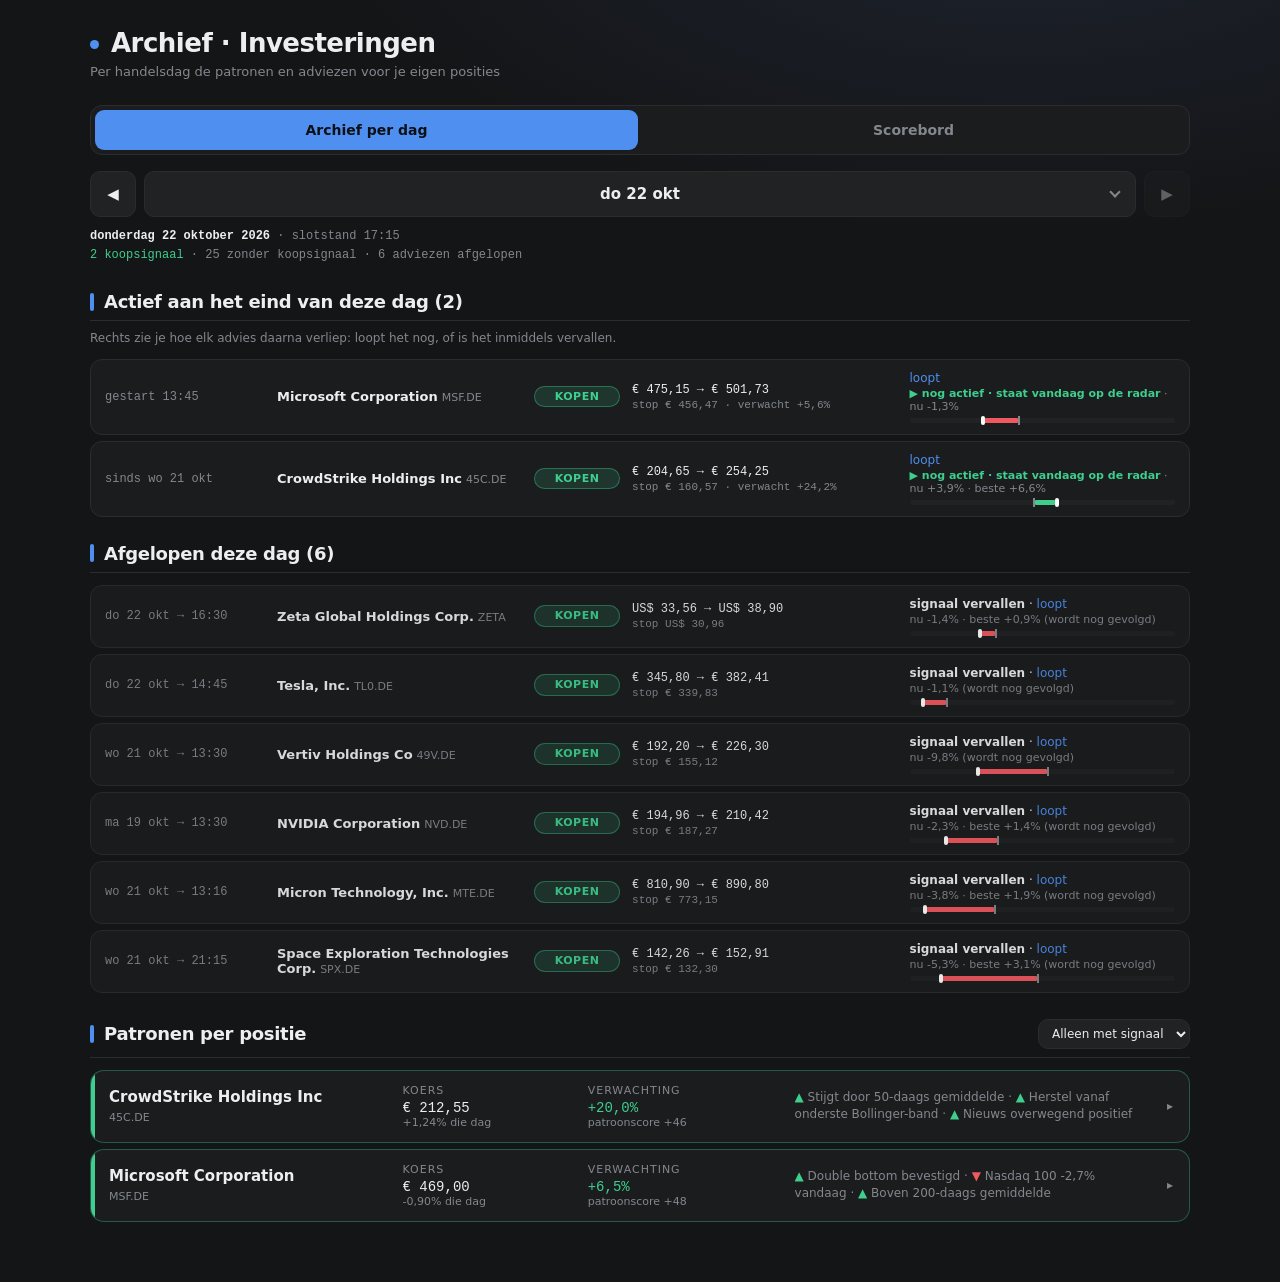
==== commit abb24c05: "Beoordeling veilig synchroniseren en laatste uitlijning - shared.js: nieuwste beoordeling wint bij s" ====
--- a/archief.html
+++ b/archief.html
@@ -23,8 +23,8 @@
   }
   .wrap { max-width: 1100px; margin: 0 auto; }
   header.top { display: flex; justify-content: space-between; align-items: flex-end; flex-wrap: wrap; gap: 16px; margin-bottom: 26px; }
-  .title-block h1 { font-size: 26px; font-weight: 700; letter-spacing: -0.5px; display: flex; align-items: center; gap: 12px; }
-  .pulse { width: 9px; height: 9px; border-radius: 50%; background: var(--accent); }
+  .title-block h1 { font-size: 26px; font-weight: 700; letter-spacing: -0.5px; display: flex; align-items: flex-start; gap: 12px; }
+  .pulse { width: 9px; height: 9px; border-radius: 50%; background: var(--accent); flex-shrink: 0; margin-top: .45em; }
   .title-block p { color: var(--muted); font-size: 13px; margin-top: 6px; }
   .updated { font-size: 12px; color: var(--muted); font-family: 'IBM Plex Mono', monospace; }
   button, select {
@@ -297,7 +297,7 @@
     .h-row .h-px { white-space: normal; }
     .h-row .h-res .mini { margin-top: 6px; }
     /* Kop met keuzelijst: de lijst op een eigen regel over de volle breedte */
-    .section-header { flex-wrap: wrap; row-gap: 10px; }
+    .section-header:has(.right) { flex-wrap: wrap; row-gap: 10px; }
     .section-header .right { flex-basis: 100%; margin-left: 0; }
     .section-header .right select { width: 100%; }
     .an > summary { flex-wrap: wrap; row-gap: 4px; }
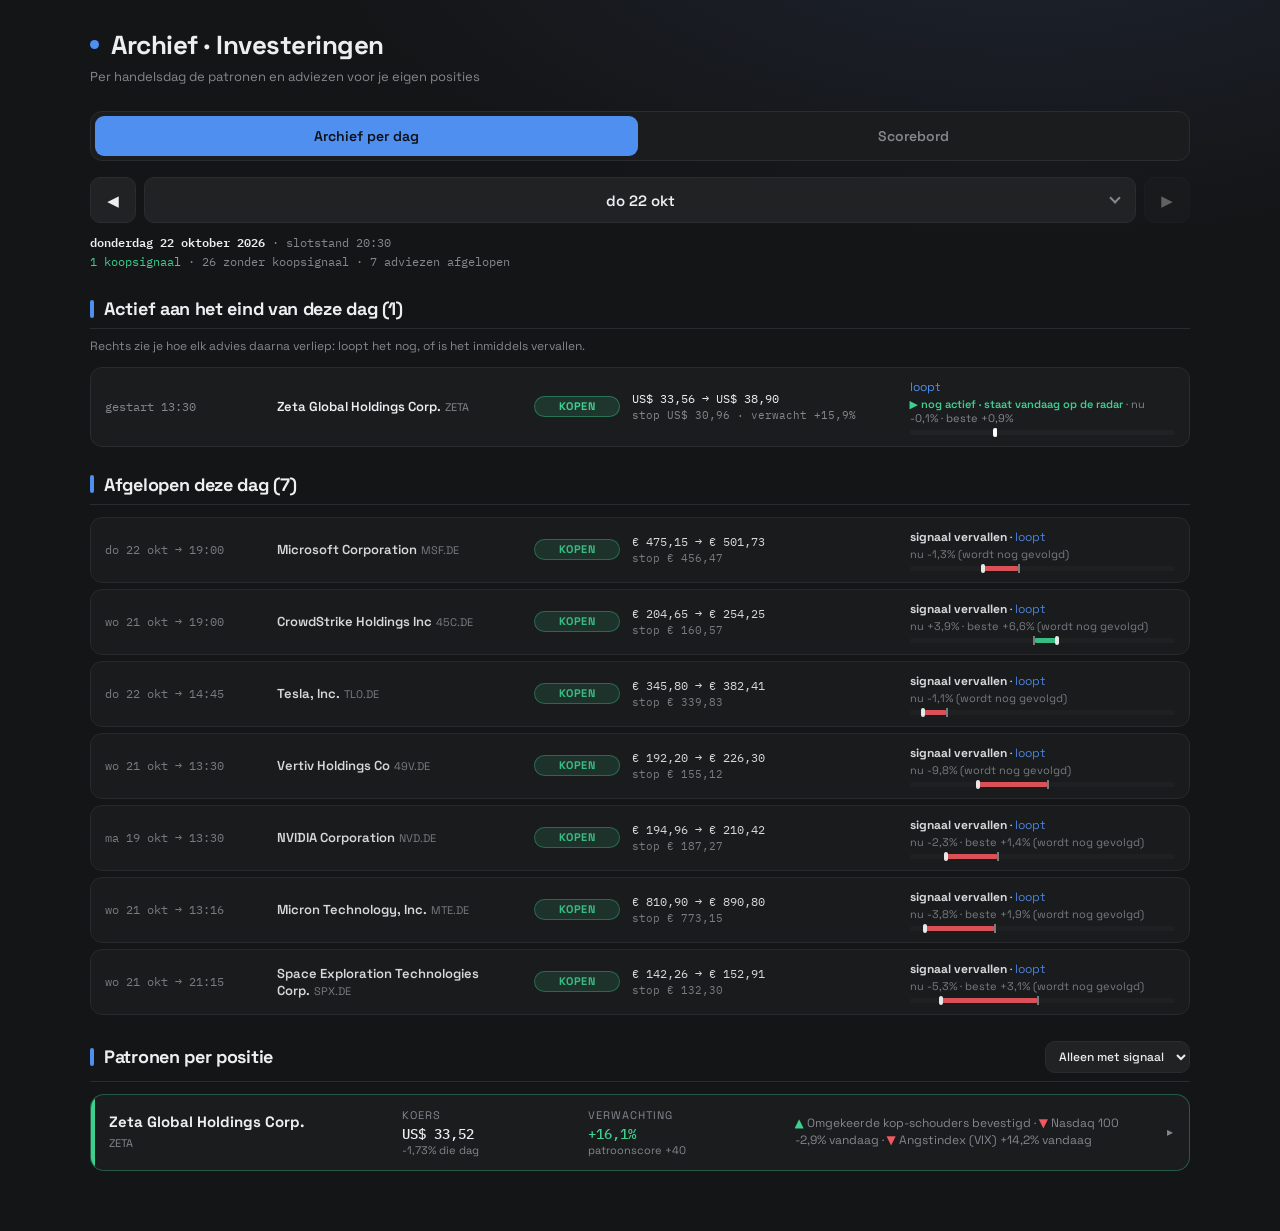
==== commit 58d310f8: "Lettertypes zelf gehost (Space Grotesk, IBM Plex Mono, OFL): geen verbinding met Google, strengere C" ====
--- a/archief.html
+++ b/archief.html
@@ -2,15 +2,16 @@
 <html lang="nl">
 <head>
 <meta charset="UTF-8">
-<meta http-equiv="Content-Security-Policy" content="default-src 'self'; script-src 'self' 'unsafe-inline'; style-src 'self' 'unsafe-inline' https://fonts.googleapis.com; font-src https://fonts.gstatic.com; img-src 'self' data:; connect-src 'self' https://api.github.com; frame-src 'self'; object-src 'none'; base-uri 'none'; form-action 'none'">
+<meta http-equiv="Content-Security-Policy" content="default-src 'self'; script-src 'self' 'unsafe-inline'; style-src 'self' 'unsafe-inline'; font-src 'self'; img-src 'self' data:; connect-src 'self' https://api.github.com; frame-src 'self'; object-src 'none'; base-uri 'none'; form-action 'none'">
 <meta name="referrer" content="no-referrer">
 <meta name="robots" content="noindex, nofollow">
 <style id="af">html{display:none}</style>
 <script src="antiframe.js"></script>
+<link rel="stylesheet" href="fonts.css">
+<link rel="preload" href="fonts/SpaceGrotesk-var.woff2" as="font" type="font/woff2" crossorigin>
 <meta name="viewport" content="width=device-width, initial-scale=1.0">
 <title>Archief</title>
 <style>
-  @import url('https://fonts.googleapis.com/css2?family=Space+Grotesk:wght@400;500;600;700&family=IBM+Plex+Mono:wght@400;500;600&display=swap');
   :root {
     --ink: #141517; --panel: #1a1c1e; --panel-2: #202224; --line: #2a2c2f;
     --muted: #83888d; --text: #eceef0; --up: #3ecf8e; --down: #f0595f; --warn: #f5b544; --accent: #4f8ff0;
--- a/fonts.css
+++ b/fonts.css
@@ -0,0 +1,6 @@
+/* Lettertypes van het dashboard, zelf gehost (geen verbinding met Google). Alleen de tekens die het dashboard gebruikt.
+   Space Grotesk en IBM Plex Mono: SIL Open Font License, zie fonts/OFL-*.txt */
+@font-face { font-family: 'Space Grotesk'; src: url('fonts/SpaceGrotesk-var.woff2') format('woff2'); font-weight: 300 700; font-style: normal; font-display: swap; }
+@font-face { font-family: 'IBM Plex Mono'; src: url('fonts/IBMPlexMono-400.woff2') format('woff2'); font-weight: 400; font-style: normal; font-display: swap; }
+@font-face { font-family: 'IBM Plex Mono'; src: url('fonts/IBMPlexMono-500.woff2') format('woff2'); font-weight: 500; font-style: normal; font-display: swap; }
+@font-face { font-family: 'IBM Plex Mono'; src: url('fonts/IBMPlexMono-600.woff2') format('woff2'); font-weight: 600 700; font-style: normal; font-display: swap; }
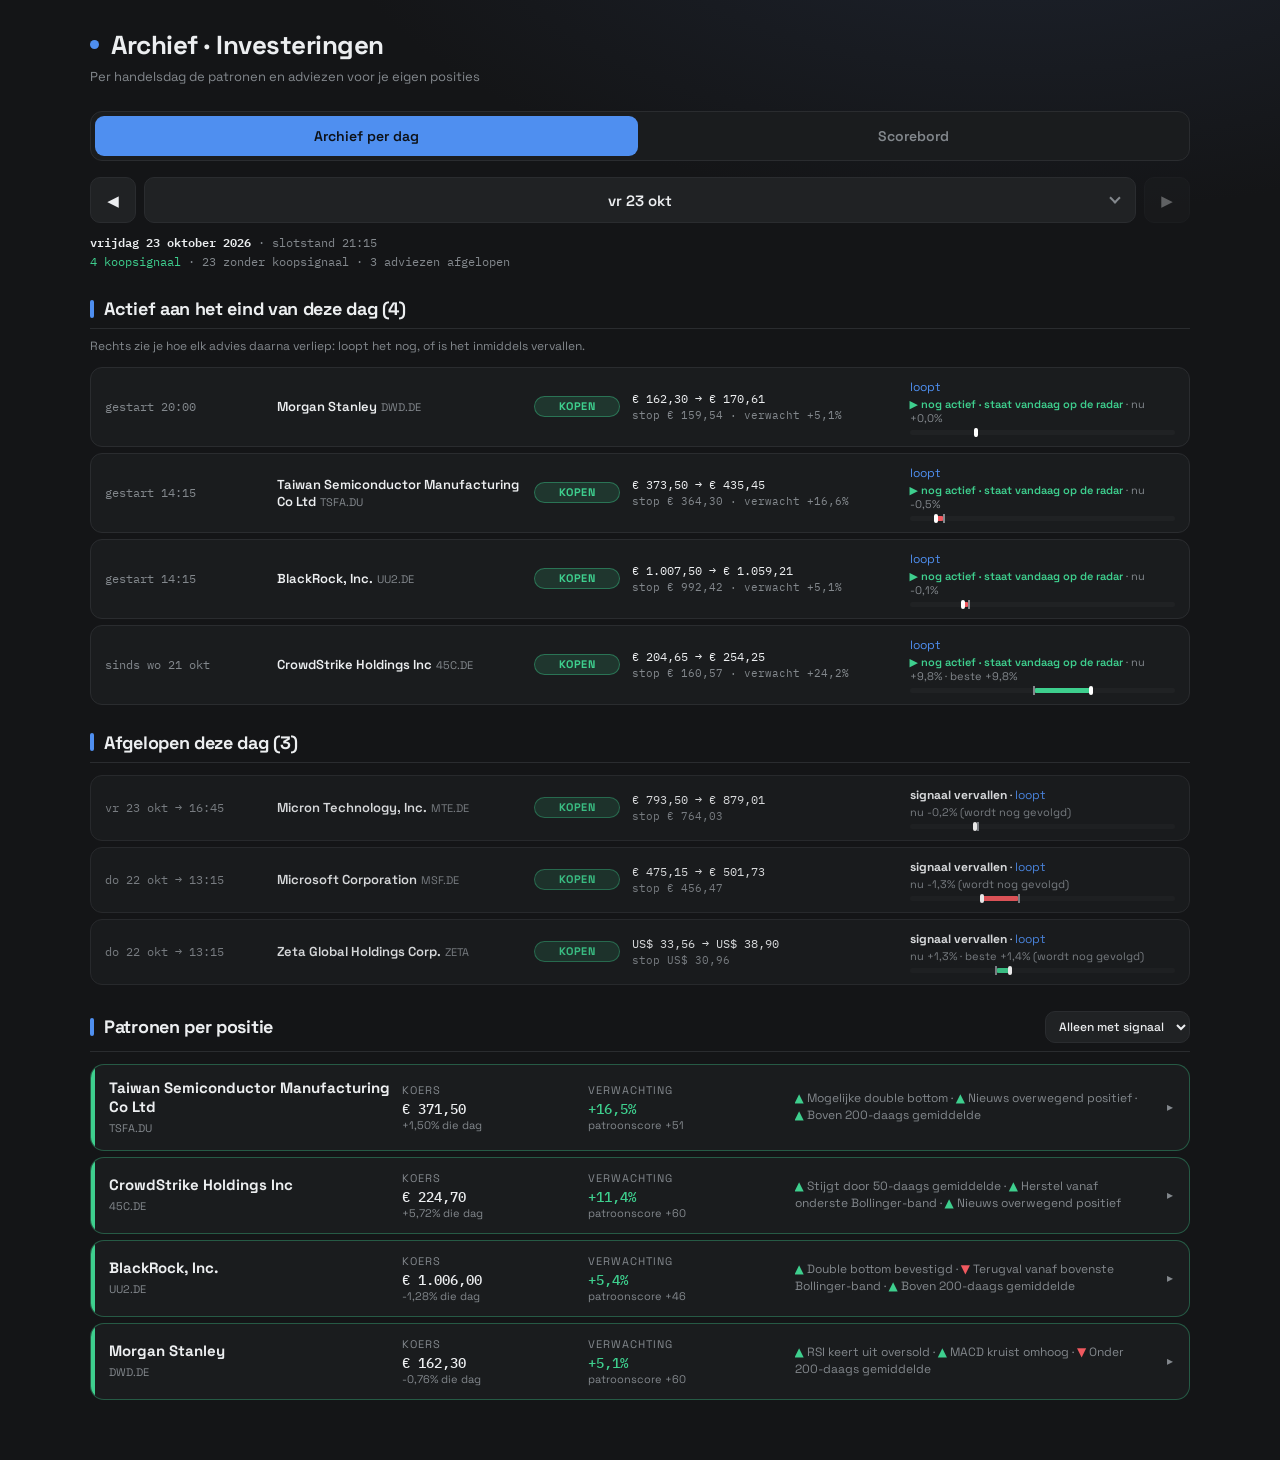
==== commit d2fb6619: "Optimalisaties en zuiverder beslissen: alleen getoetste signalen, alles meten Sneller en zuiniger - " ====
--- a/archief.html
+++ b/archief.html
@@ -384,7 +384,7 @@
 
 // ---- Laden ----
 async function getJSON(url) {
-  const r = await fetch(url + (url.includes('?') ? '&' : '?') + 't=' + Date.now(), { cache: 'no-store' });
+  const r = await fetch(url, { cache: 'no-cache' });
   if (!r.ok) throw new Error('HTTP ' + r.status);
   return r.json();
 }
@@ -476,7 +476,6 @@
 function renderSummary() {
   const hist = (live.history || []).filter(h => !skipCat(((live.items || []).find(i => i.symbol === h.symbol) || {}).category));
   const n = c => hist.filter(h => h.outcome === c).length;
-  const klaar = n('doel') + n('stop') + n('verlopen');
   const closed = trades.filter(t => t.status === 'closed');
   const gem = closed.length ? closed.reduce((s, t) => s + tradeResult(t, t.close_price), 0) / closed.length : null;
   const on = f => ui.view === 'score' && ui.sbFilter === f ? ' active' : '';
@@ -574,7 +573,7 @@
 
 function posCard(it, snap) {
   const cur = it.currency, sig = it.flag, d = sig ? it.direction : 'flat';
-  const pats = (it.patterns || []).filter(p => p.dir !== 'info');
+  const pats = (it.patterns || []).filter(p => p.dir !== 'info' && !p.ctx);   // achtergrond (beurs, nieuws) telt niet mee
   const info = (it.patterns || []).filter(p => p.dir === 'info');
   const top = pats.slice(0, 3).map(p => `<span class="c-${p.dir}">${p.dir === 'up' ? '▲' : '▼'}</span> ${esc(p.label)}`).join(' · ') || 'geen patronen gevonden';
   const plan = sig && it.plan
@@ -629,7 +628,7 @@
 let changes = null;
 async function loadChanges() {
   if (changes) return changes;
-  try { const r = await fetch('modelwijzigingen.json?t=' + Date.now(), { cache: 'no-store' }); changes = r.ok ? await r.json() : []; }
+  try { const r = await fetch('modelwijzigingen.json', { cache: 'no-cache' }); changes = r.ok ? await r.json() : []; }
   catch (e) { changes = []; }
   return changes;
 }
@@ -664,6 +663,9 @@
   const REG = { calm: 'Rustig & stijgend', neutral: 'Neutraal', off: 'Risico-uit' };
   const byDir = [['Koopadviezen', closed.filter(h => h.dir === 'up')]];
   const byReg = ['calm', 'neutral', 'off'].map(k => [REG[k], closed.filter(h => h.regime === k)]).concat([['Onbekend (van vóór deze analyse)', closed.filter(h => !h.regime)]]);
+  // Werken sterkere signalen beter? Dan kan de drempel voor een advies omhoog (nu vanaf patroonscore 35)
+  const band = h => h.score == null ? null : h.score < 50 ? '35–49' : h.score < 60 ? '50–59' : h.score < 70 ? '60–69' : '70+';
+  const byScore = ['35–49', '50–59', '60–69', '70+'].map(k => [`score ${k}`, closed.filter(h => h.dir === 'up' && band(h) === k)]);
   const pc = {};
   closed.forEach(h => (h.patterns || []).forEach(p => (pc[p] = pc[p] || []).push(h)));
   const byPat = Object.entries(pc).sort((a, b) => b[1].length - a[1].length).slice(0, 6);
@@ -703,6 +705,7 @@
   return `<details class="an" id="anBox"${ui.anOpen ? ' open' : ''}><summary>📊 Analyse &amp; reflectie <span class="h-sub">${closed.length} afgerond · ${hitTxt}</span>
       <span class="h-btn"><span class="h-more">tonen</span><span class="h-less">verbergen</span></span></summary>
     <div class="an-grid">${kpi}${whatWorks(closed)}${table('Per richting', byDir, '')}${table('Per beursklimaat bij start', byReg, 'v', 'Werkt het model beter in een rustige markt? Dan kun je in risico-uit terughoudender zijn.')}
+      ${table('Per signaalscore', byScore, 'o', 'Leveren sterkere signalen meer op? Dan is een hogere drempel voor een advies het overwegen waard (bij de kwartaalevaluatie, één wijziging tegelijk).')}
       ${table('Per patroon', byPat, 'g', 'De drie sterkste patronen per advies. Welke patronen leveren echt iets op?')}${calib}${mkt}${refl}</div></details>`;
 }
 
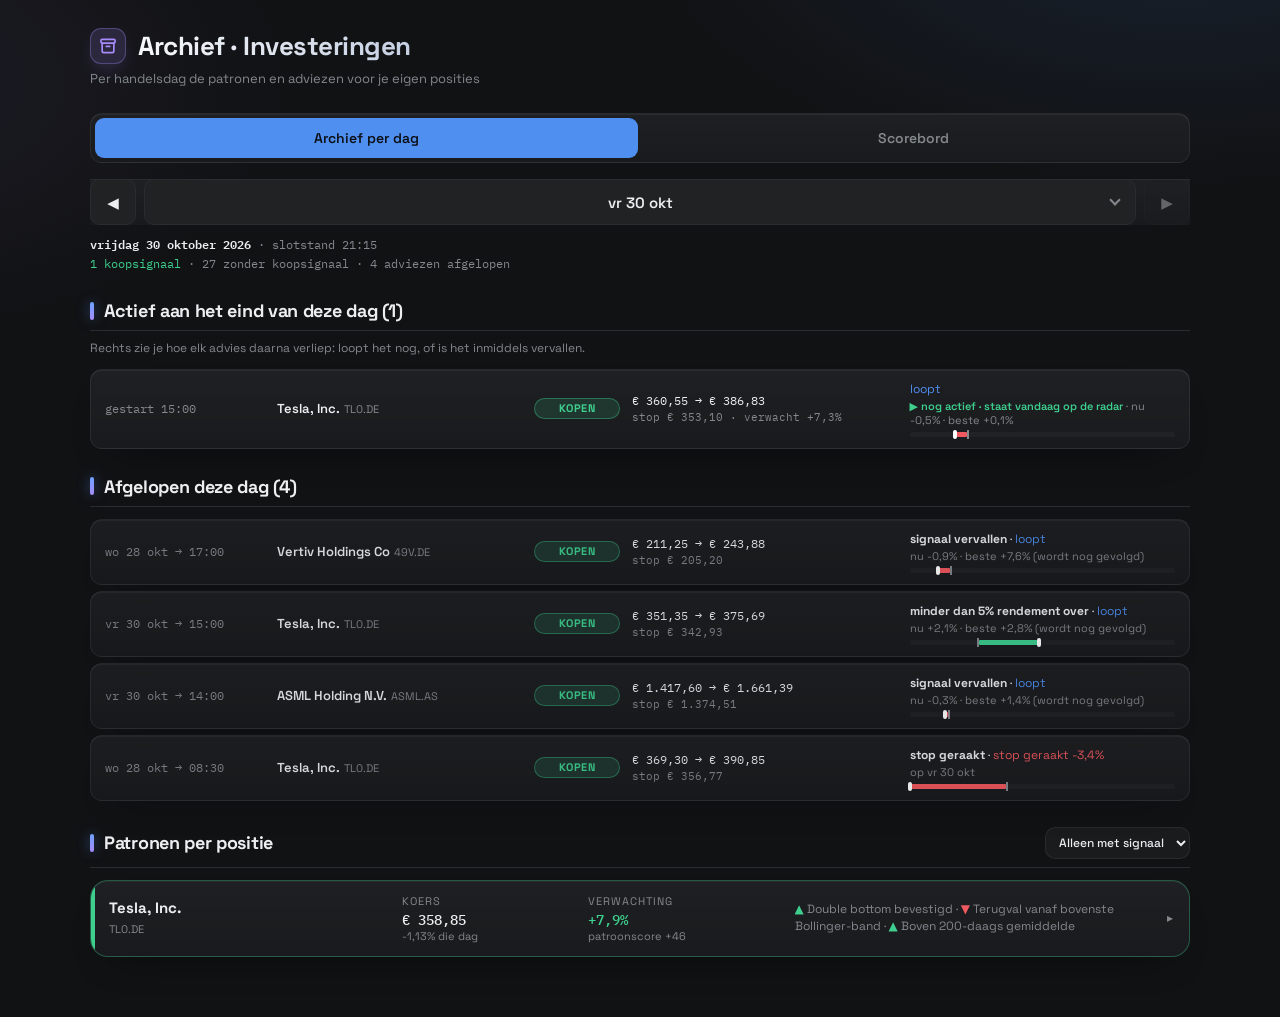
==== commit 5a8eb80d: "Alle pagina's in de stijl van Vandaag (gedeelde theme.css) - theme.css: één uitstraling voor alle pa" ====
--- a/archief.html
+++ b/archief.html
@@ -310,12 +310,13 @@
     .sb-tools .cnt { flex-basis: 100%; margin-left: 0; text-align: right; }
   }
 </style>
+<link rel="stylesheet" href="theme.css">
 </head>
 <body>
 <div class="wrap">
   <header class="top">
     <div class="title-block">
-      <h1><span class="pulse"></span><span id="pageTitle">Archief</span></h1>
+      <h1><span class="pulse i-archief" aria-hidden="true"></span><span id="pageTitle">Archief</span></h1>
       <p id="pageSub">Per handelsdag de patronen en adviezen van de Patroonradar</p>
     </div>
   </header>
@@ -365,6 +366,7 @@
 const nf = (v, d = 1) => v == null ? '—' : v.toLocaleString('nl-NL', { minimumFractionDigits: d, maximumFractionDigits: d });
 const pct = (n, d = 1) => n == null ? '–' : (n >= 0 ? '+' : '') + n.toFixed(d).replace('.', ',') + '%';
 const esc = s => String(s ?? '').replace(/[&<>"']/g, m => ({ '&': '&amp;', '<': '&lt;', '>': '&gt;', '"': '&quot;', "'": '&#39;' }[m]));
+const tok = s => String(s ?? '').replace(/[^\w-]/g, '');   // waarde uit de data als CSS-klasse: alleen letters, cijfers, - en _
 function toDate(iso) {
   if (/^\d{4}-\d{2}-\d{2}$/.test(iso)) { const [y, m, d] = iso.split('-').map(Number); return new Date(y, m - 1, d); }
   return new Date(iso);
@@ -517,7 +519,7 @@
   return `<div class="h-row done">
     <span class="h-date">${a.start ? (a.bootstrap ? 'vóór ' + dag(a.start) : dag(a.start)) : '–'} → ${tijd(a.end)}</span>
     <span class="h-name" title="${esc(a.name || a.symbol)}">${esc(a.name || a.symbol)}<small>${esc(a.symbol)}</small></span>
-    <span class="pill ${a.dir}">${a.dir === 'up' ? 'KOPEN' : DOWN_PILL}</span>
+    <span class="pill ${tok(a.dir)}">${a.dir === 'up' ? 'KOPEN' : DOWN_PILL}</span>
     <span class="h-px">${fmt(a.price, cur)} → ${fmt(a.plan && a.plan.target, cur)}<small>stop ${fmt(a.plan && a.plan.stop, cur)}</small></span>
     <span class="h-res"><b>${reden}</b> · ${st}<small>${extra}</small>${a.plan ? trackHTML(a, adviesStand(liveEpisode(a.id) || a), true) : ''}</span>
   </div>`;
@@ -552,7 +554,7 @@
   return `<div class="h-row${nieuw ? ' new' : ''}">
     <span class="h-date">${wanneer}</span>
     <span class="h-name" title="${esc(a.name || a.symbol)}">${esc(a.name || a.symbol)}<small>${esc(a.symbol)}</small></span>
-    <span class="pill ${a.dir}">${a.dir === 'up' ? 'KOPEN' : DOWN_PILL}</span>
+    <span class="pill ${tok(a.dir)}">${a.dir === 'up' ? 'KOPEN' : DOWN_PILL}</span>
     <span class="h-px">${fmt(a.price, cur)} → ${fmt(a.plan && a.plan.target, cur)}<small>stop ${fmt(a.plan && a.plan.stop, cur)}${a.projected_pct != null ? ' · verwacht ' + pct(a.projected_pct) : ''}</small></span>
     <span class="h-res">${st}<small>${extra}</small>${a.plan ? trackHTML(a, adviesStand(live || a), true) : ''}</span>
   </div>`;
@@ -572,10 +574,10 @@
 }
 
 function posCard(it, snap) {
-  const cur = it.currency, sig = it.flag, d = sig ? it.direction : 'flat';
+  const cur = it.currency, sig = it.flag, d = sig ? tok(it.direction) : 'flat';
   const pats = (it.patterns || []).filter(p => p.dir !== 'info' && !p.ctx);   // achtergrond (beurs, nieuws) telt niet mee
   const info = (it.patterns || []).filter(p => p.dir === 'info');
-  const top = pats.slice(0, 3).map(p => `<span class="c-${p.dir}">${p.dir === 'up' ? '▲' : '▼'}</span> ${esc(p.label)}`).join(' · ') || 'geen patronen gevonden';
+  const top = pats.slice(0, 3).map(p => `<span class="c-${tok(p.dir)}">${p.dir === 'up' ? '▲' : '▼'}</span> ${esc(p.label)}`).join(' · ') || 'geen patronen gevonden';
   const plan = sig && it.plan
     ? [['Kopen', it.plan.entry], ['Verkopen (doel)', it.plan.target], ['Terugkopen', it.plan.next], ['Stop', it.plan.stop]] : null;
   const el = document.createElement('details');
@@ -589,7 +591,7 @@
     </summary>
     <div class="pos-body">
       <div>
-        <ul class="pat">${pats.map(p => `<li><span class="c-${p.dir}">${p.dir === 'up' ? '▲' : '▼'}</span><span>${esc(p.label)}${p.detail ? `<small>${esc(p.detail)}</small>` : ''}</span></li>`).join('') || '<li style="color:var(--muted)">Geen patronen gevonden</li>'}</ul>
+        <ul class="pat">${pats.map(p => `<li><span class="c-${tok(p.dir)}">${p.dir === 'up' ? '▲' : '▼'}</span><span>${esc(p.label)}${p.detail ? `<small>${esc(p.detail)}</small>` : ''}</span></li>`).join('') || '<li style="color:var(--muted)">Geen patronen gevonden</li>'}</ul>
         ${info.length ? `<p class="note">${info.map(p => '⚠ ' + esc(p.label) + (p.detail ? ': ' + esc(p.detail) : '')).join('<br>')}</p>` : ''}
       </div>
       <div>
@@ -781,9 +783,9 @@
     const kop = h.outcome === 'open'
       ? `<span style="color:var(--accent)">loopt</span> · dag ${st.days}/10`
       : `<span class="${h.outcome === 'doel' ? 'c-up' : h.outcome === 'stop' ? 'c-down' : 'c-info'}">${UITKOMST[h.outcome]}</span> · ${dag(h.outcome_at)}`;
-    return `<div class="sb-row ${h.outcome}">
+    return `<div class="sb-row ${tok(h.outcome)}">
       <div class="sb-name"><b title="${esc(h.name || h.symbol)}">${esc(h.name || h.symbol)}</b><small>${esc(h.symbol)} · ${h.bootstrap ? 'al vóór ' : ''}${dagTijd(h.start)}</small></div>
-      <span class="pill ${h.dir}">${h.dir === 'up' ? 'KOPEN' : DOWN_PILL}</span>
+      <span class="pill ${tok(h.dir)}">${h.dir === 'up' ? 'KOPEN' : DOWN_PILL}</span>
       <div class="sb-plan">${fmt(h.price, cur)} → ${fmt(p.target, cur)}<small>stop ${fmt(p.stop, cur)}${st.nowPx != null ? ` · nu ${fmt(st.nowPx, cur)}` : ''}</small></div>
       <div class="sb-bar">${trackHTML(h, st)}</div>
       <div class="sb-res"><span class="big ${st.res >= 0 ? 'c-up' : 'c-down'}">${pct(st.res)}</span><small>${kop}</small>
--- a/theme.css
+++ b/theme.css
@@ -0,0 +1,74 @@
+/* Gedeelde uitstraling van het dashboard, dezelfde als Vandaag: glas-kaarten, zachte gloed, verlooptitels en een
+   pictogram in de kop. Elke pagina laadt dit bestand na zijn eigen stijl. Het verandert alleen het uiterlijk (kleur,
+   rand, schaduw, rondingen), nooit de indeling: kolommen en afstanden blijven van de pagina zelf. Kaarten met een
+   signaal (alarm, verkoop, koop) houden hun eigen gekleurde rand en gloed, want die regels zijn specifieker. */
+:root {
+  --ink: #111214; --edge: rgba(255,255,255,.07); --edge-2: rgba(255,255,255,.12);
+  --glass: linear-gradient(180deg, rgba(255,255,255,.035), rgba(255,255,255,.008)), #17181b;
+  --lift: inset 0 1px 0 rgba(255,255,255,.05), 0 18px 40px -28px rgba(0,0,0,.95);
+}
+body {
+  background:
+    radial-gradient(900px 480px at 92% -10%, rgba(79,143,240,.13), transparent 60%),
+    radial-gradient(700px 420px at -10% 8%, rgba(167,139,250,.08), transparent 60%),
+    var(--ink);
+}
+.wrap { animation: th-rise .5s cubic-bezier(.2,.75,.25,1) both; }
+@keyframes th-rise { from { opacity: 0; transform: translateY(8px); } }
+@media (prefers-reduced-motion: reduce) { .wrap { animation: none; } }
+
+/* kop: titel in een zacht verloop, met een pictogram per pagina in plaats van de stip */
+.title-block h1 { align-items: center; background: linear-gradient(90deg, #fff, #b9c6dc); -webkit-background-clip: text; background-clip: text; color: transparent; }
+.title-block h1 .pulse { width: 36px; height: 36px; border-radius: 11px; flex-shrink: 0; position: relative; animation: none; margin-top: 0;
+  background: color-mix(in srgb, var(--ic, #4f8ff0) 15%, transparent);
+  box-shadow: inset 0 0 0 1px color-mix(in srgb, var(--ic, #4f8ff0) 32%, transparent), 0 8px 22px -12px var(--ic, #4f8ff0); }
+.title-block h1 .pulse::after { content: ''; position: absolute; inset: 8px; background: var(--ic, #4f8ff0);
+  -webkit-mask: var(--ico) center / contain no-repeat; mask: var(--ico) center / contain no-repeat; }
+.pulse.i-invest { --ic: #4f8ff0; --ico: url("data:image/svg+xml,%3Csvg xmlns='http://www.w3.org/2000/svg' viewBox='0 0 24 24' fill='none' stroke='black' stroke-width='2' stroke-linecap='round' stroke-linejoin='round'%3E%3Crect x='3.5' y='6.5' width='17' height='13' rx='2.5'/%3E%3Cpath d='M3.5 10.5h17'/%3E%3Cpath d='M8 6.5V5a1.5 1.5 0 0 1 1.5-1.5h5A1.5 1.5 0 0 1 16 5v1.5'/%3E%3Ccircle cx='16.5' cy='14.5' r='1.2' fill='black'/%3E%3C/svg%3E"); }
+.pulse.i-score { --ic: #d4ae6a; --ico: url("data:image/svg+xml,%3Csvg xmlns='http://www.w3.org/2000/svg' viewBox='0 0 24 24' fill='none' stroke='black' stroke-width='2' stroke-linecap='round' stroke-linejoin='round'%3E%3Crect x='5.5' y='4.5' width='13' height='16' rx='2.2'/%3E%3Cpath d='M9.5 3.5h5v3h-5z'/%3E%3Cpath d='m9 13 2.2 2.2L15.5 11'/%3E%3C/svg%3E"); }
+.pulse.i-radar { --ic: #2dd4bf; --ico: url("data:image/svg+xml,%3Csvg xmlns='http://www.w3.org/2000/svg' viewBox='0 0 24 24' fill='none' stroke='black' stroke-width='2' stroke-linecap='round' stroke-linejoin='round'%3E%3Cpath d='M12 12 18.4 5.6'/%3E%3Cpath d='M19.8 12a7.8 7.8 0 1 1-2.3-5.5'/%3E%3Cpath d='M15.6 12a3.6 3.6 0 1 1-1-2.5'/%3E%3Ccircle cx='12' cy='12' r='1' fill='black'/%3E%3C/svg%3E"); }
+.pulse.i-archief { --ic: #a78bfa; --ico: url("data:image/svg+xml,%3Csvg xmlns='http://www.w3.org/2000/svg' viewBox='0 0 24 24' fill='none' stroke='black' stroke-width='2' stroke-linecap='round' stroke-linejoin='round'%3E%3Crect x='3.5' y='4' width='17' height='4.5' rx='1.5'/%3E%3Cpath d='M5 8.5V18a2 2 0 0 0 2 2h10a2 2 0 0 0 2-2V8.5'/%3E%3Cpath d='M10 12.5h4'/%3E%3C/svg%3E"); }
+.pulse.i-kansen { --ic: #3ecf8e; --ico: url("data:image/svg+xml,%3Csvg xmlns='http://www.w3.org/2000/svg' viewBox='0 0 24 24' fill='none' stroke='black' stroke-width='2' stroke-linecap='round' stroke-linejoin='round'%3E%3Cpath d='M3.5 17 9 11.5l3.5 3.5 8-8'/%3E%3Cpath d='M15 7h5.5v5.5'/%3E%3C/svg%3E"); }
+.pulse.i-koop { --ic: #f5b544; --ico: url("data:image/svg+xml,%3Csvg xmlns='http://www.w3.org/2000/svg' viewBox='0 0 24 24' fill='none' stroke='black' stroke-width='2' stroke-linecap='round' stroke-linejoin='round'%3E%3Ccircle cx='12' cy='12' r='8'/%3E%3Ccircle cx='12' cy='12' r='4'/%3E%3Cpath d='M12 2.5v3M12 18.5v3M2.5 12h3M18.5 12h3'/%3E%3C/svg%3E"); }
+.pulse.i-zoek { --ic: #4f8ff0; --ico: url("data:image/svg+xml,%3Csvg xmlns='http://www.w3.org/2000/svg' viewBox='0 0 24 24' fill='none' stroke='black' stroke-width='2' stroke-linecap='round' stroke-linejoin='round'%3E%3Ccircle cx='10.5' cy='10.5' r='6.5'/%3E%3Cpath d='m15.5 15.5 5 5'/%3E%3C/svg%3E"); }
+.updated { padding: 5px 11px; border-radius: 999px; border: 1px solid var(--edge); background: rgba(255,255,255,.03); }
+.updated:empty { display: none; }
+
+/* glas: tegels, panelen en kaarten */
+.stat, .howto, .toolbar, .pcheck, .mkt, .world, .cc, .an-c, .kpi, .sb-dir, .search, .br, .daynav, .viewnav,
+.position, .b-card, .stock, .k-card, .pos, .h-row, .sb-row, .trade, .etf div, dialog {
+  background: var(--glass); border-color: var(--edge); box-shadow: var(--lift);
+}
+.stat, .howto, .toolbar, .pcheck, .world, .cc, .search, .an-c, .sb-dir { border-radius: 16px; }
+.position, .b-card, .stock, .k-card, .pos { border-radius: 18px; }
+/* tegels met een zachte gloed linksboven */
+.stat { background: radial-gradient(240px 110px at 0% 0%, rgba(79,143,240,.10), transparent 70%), var(--glass); }
+.stat .value { letter-spacing: -.5px; }
+/* kaarten iets optillen met een muis (niet op een touchscreen, daar blijft :hover hangen) */
+@media (hover: hover) {
+  .position, .b-card, .k-card, .pos { transition: border-color .2s, transform .2s, box-shadow .2s; }
+  .position:hover, .b-card:hover, .k-card:hover, .pos:hover { transform: translateY(-2px); border-color: var(--edge-2); }
+}
+
+/* koppen boven een lijst: gloeiend streepje */
+.section-header::before { background: linear-gradient(180deg, #6ea2ff, #a78bfa) !important; box-shadow: 0 0 12px rgba(79,143,240,.55); }
+.section-h { letter-spacing: 1.2px; }
+
+/* knoppen, schakelaars en keuzelijsten */
+button.primary { background: linear-gradient(135deg, #4f8ff0, #7c6cf0); border-color: transparent; color: #fff;
+  box-shadow: 0 8px 22px -10px rgba(79,143,240,.9); }
+.toggle { border-radius: 999px; background: rgba(255,255,255,.04); border-color: var(--edge); }
+.seg { border-radius: 12px; background: rgba(255,255,255,.03); border-color: var(--edge); }
+.seg button { border-radius: 9px; }
+.toolbar select, .toolbar input, .tb-search, #interval, select {
+  background-color: rgba(255,255,255,.04); border-color: var(--edge); border-radius: 10px; }
+.toolbar select:focus, .toolbar input:focus, select:focus { outline: none; border-color: rgba(79,143,240,.6); box-shadow: 0 0 0 3px rgba(79,143,240,.15); }
+.howto .h-btn { border-radius: 999px; }
+/* beurstegels: naam, open/dicht en wanneer; de vaste openingstijden laten we weg (minder tekst) */
+.mkt-hours { display: none; }
+.mkt-foot { border-top-color: var(--edge); }
+.mkt.open .mkt-dot, .exch-dot.open { box-shadow: 0 0 0 3px rgba(62,207,142,.18), 0 0 10px rgba(62,207,142,.6); }
+.mkt.closed .mkt-dot, .exch-dot.closed { box-shadow: 0 0 8px rgba(240,89,95,.45); }
+.empty { border-color: var(--edge-2); background: rgba(255,255,255,.015); border-radius: 16px; }
+dialog { border-radius: 18px; }
+dialog::backdrop { background: rgba(5,6,8,.65); backdrop-filter: blur(4px); }
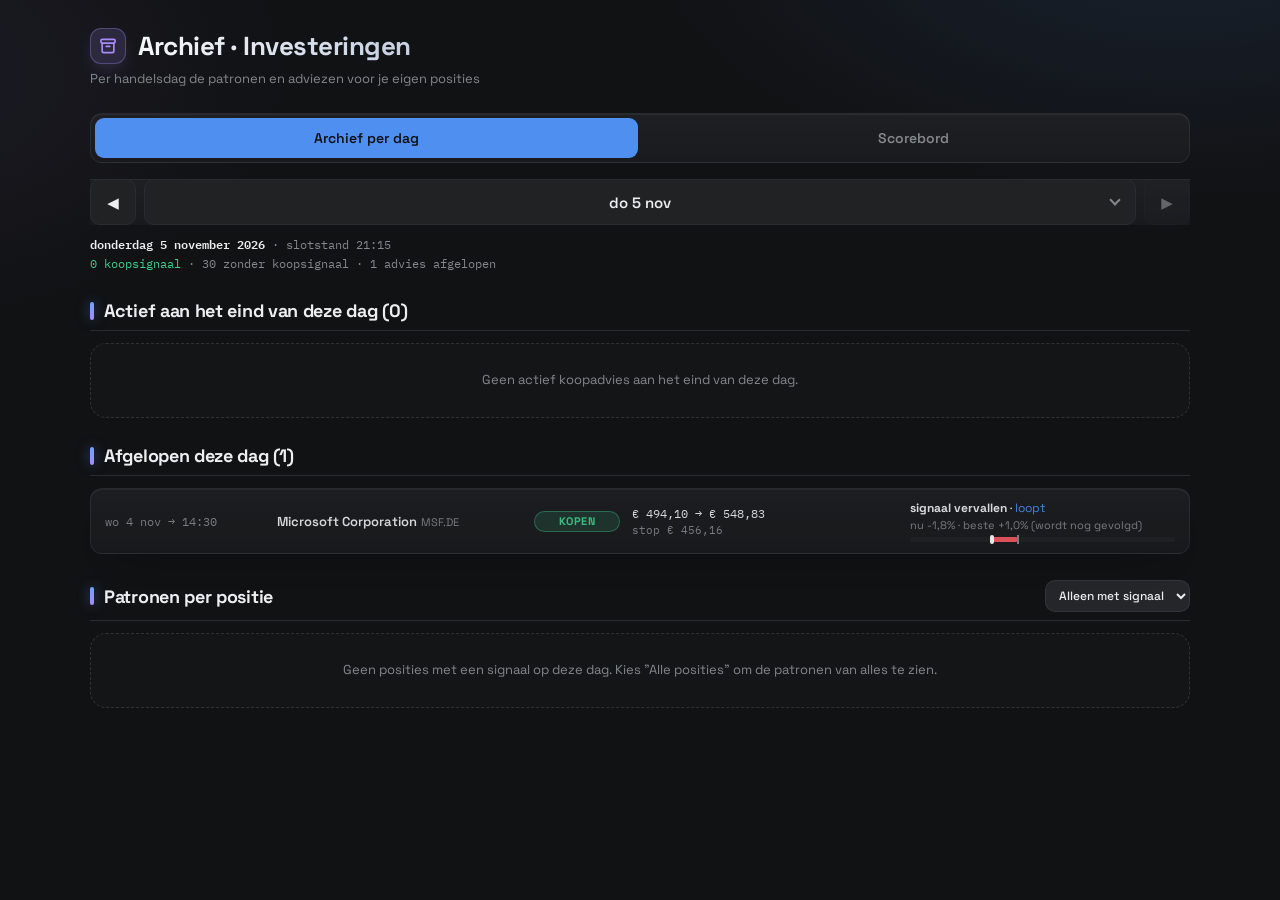
==== commit 33cfafd3: "Lessen uit de chipdaling: kooptrap, risico, stillere radar, marktagenda - Kooptrap: het koopsignaal " ====
--- a/archief.html
+++ b/archief.html
@@ -665,7 +665,7 @@
   const REG = { calm: 'Rustig & stijgend', neutral: 'Neutraal', off: 'Risico-uit' };
   const byDir = [['Koopadviezen', closed.filter(h => h.dir === 'up')]];
   const byReg = ['calm', 'neutral', 'off'].map(k => [REG[k], closed.filter(h => h.regime === k)]).concat([['Onbekend (van vóór deze analyse)', closed.filter(h => !h.regime)]]);
-  // Werken sterkere signalen beter? Dan kan de drempel voor een advies omhoog (nu vanaf patroonscore 35)
+  // Werken sterkere signalen beter? Daarom staat de drempel voor een advies sinds 5 november 2026 op patroonscore 60 (was 35)
   const band = h => h.score == null ? null : h.score < 50 ? '35–49' : h.score < 60 ? '50–59' : h.score < 70 ? '60–69' : '70+';
   const byScore = ['35–49', '50–59', '60–69', '70+'].map(k => [`score ${k}`, closed.filter(h => h.dir === 'up' && band(h) === k)]);
   const pc = {};
--- a/theme.css
+++ b/theme.css
@@ -3,6 +3,8 @@
    rand, schaduw, rondingen), nooit de indeling: kolommen en afstanden blijven van de pagina zelf. Kaarten met een
    signaal (alarm, verkoop, koop) houden hun eigen gekleurde rand en gloed, want die regels zijn specifieker. */
 :root {
+  /* ingebouwde onderdelen (schuifbalk, uitklaplijsten) in de donkere stand; schuifbalk rustig grijs in plaats van een lichte balk */
+  color-scheme: dark; scrollbar-color: #353b46 transparent;
   --ink: #111214; --edge: rgba(255,255,255,.07); --edge-2: rgba(255,255,255,.12);
   --glass: linear-gradient(180deg, rgba(255,255,255,.035), rgba(255,255,255,.008)), #17181b;
   --lift: inset 0 1px 0 rgba(255,255,255,.05), 0 18px 40px -28px rgba(0,0,0,.95);
@@ -60,8 +62,10 @@
 .toggle { border-radius: 999px; background: rgba(255,255,255,.04); border-color: var(--edge); }
 .seg { border-radius: 12px; background: rgba(255,255,255,.03); border-color: var(--edge); }
 .seg button { border-radius: 9px; }
-.toolbar select, .toolbar input, .tb-search, #interval, select {
-  background-color: rgba(255,255,255,.04); border-color: var(--edge); border-radius: 10px; }
+.toolbar select, .toolbar input, .tb-search, #interval, select { border-color: var(--edge); border-radius: 10px; }
+.toolbar input, .tb-search { background-color: rgba(255,255,255,.04); }
+/* keuzelijsten dicht: de uitklaplijst neemt deze kleur over, en doorschijnend wordt die wit met lichte (onleesbare) tekst */
+.toolbar select, #interval, select, select option { background-color: #24262a; }
 .toolbar select:focus, .toolbar input:focus, select:focus { outline: none; border-color: rgba(79,143,240,.6); box-shadow: 0 0 0 3px rgba(79,143,240,.15); }
 .howto .h-btn { border-radius: 999px; }
 /* beurstegels: naam, open/dicht en wanneer; de vaste openingstijden laten we weg (minder tekst) */
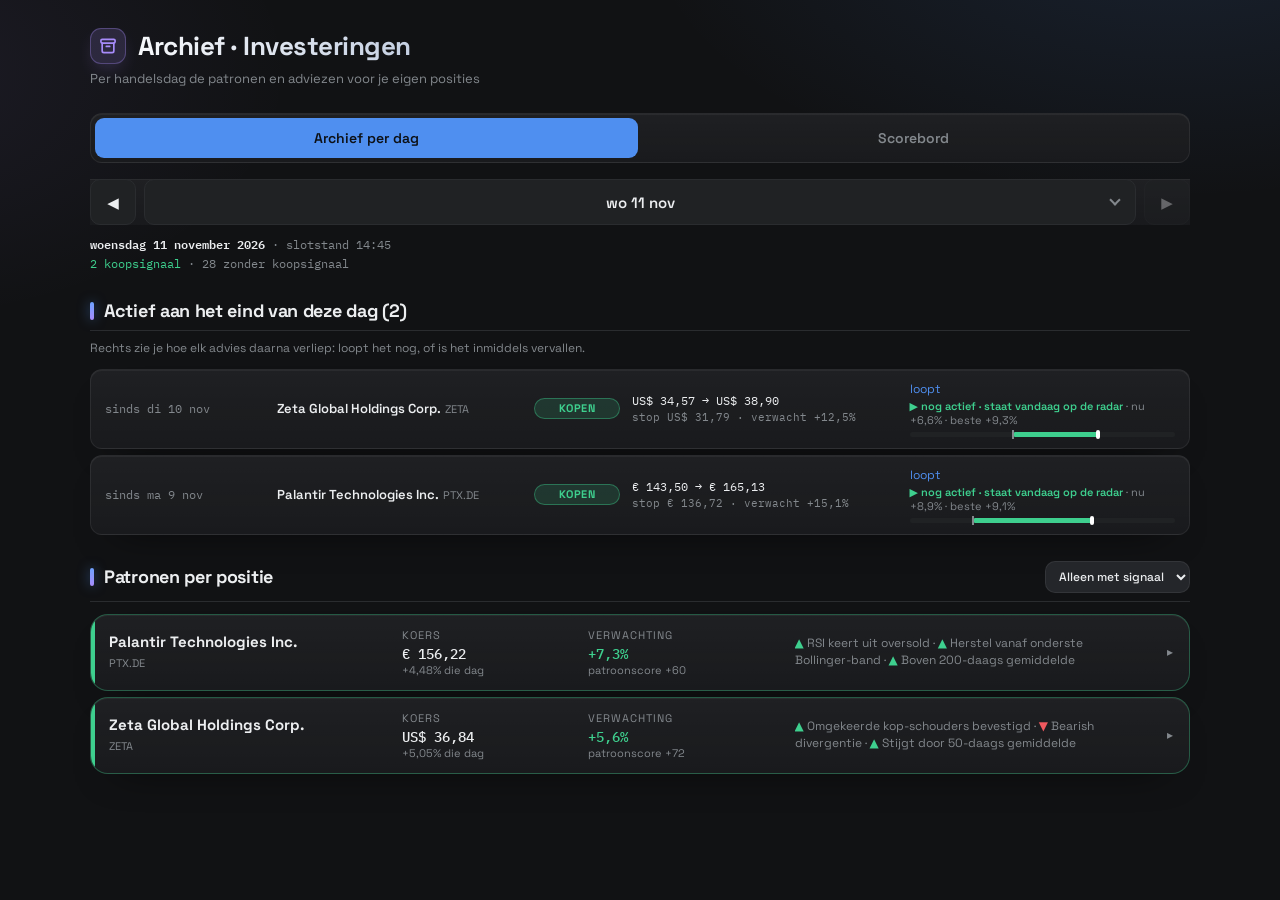
==== commit ff5efaf1: "Alleen-lezen voor bezoekers, strenger beveiligingsbeleid, veiliger tokens (tussenstand) Kijkmodus: i" ====
--- a/archief.html
+++ b/archief.html
@@ -2,7 +2,7 @@
 <html lang="nl">
 <head>
 <meta charset="UTF-8">
-<meta http-equiv="Content-Security-Policy" content="default-src 'self'; script-src 'self' 'unsafe-inline'; style-src 'self' 'unsafe-inline'; font-src 'self'; img-src 'self' data:; connect-src 'self' https://api.github.com; frame-src 'self'; object-src 'none'; base-uri 'none'; form-action 'none'">
+<meta http-equiv="Content-Security-Policy" content="default-src 'self'; script-src 'self' 'sha256-s+BIsTemXUVZzZSbla/w+RjSYC+NTFLXDX2skuQfMgU='; style-src 'self' 'unsafe-inline'; font-src 'self'; img-src 'self' data:; connect-src 'self' https://api.github.com; frame-src 'self'; object-src 'none'; base-uri 'none'; form-action 'none'">
 <meta name="referrer" content="no-referrer">
 <meta name="robots" content="noindex, nofollow">
 <style id="af">html{display:none}</style>
@@ -394,13 +394,15 @@
   let local = [];
   try { local = JSON.parse(localStorage.getItem('radar_trades') || '[]'); } catch (e) {}
   let remote = [];
-  if (!DEMO) try {
-    const headers = { Accept: 'application/vnd.github+json' };
-    const tk = localStorage.getItem('gh_token'); if (tk) headers.Authorization = 'Bearer ' + tk;
+  // alleen met je token: het bestand is versleuteld, een bezoeker heeft er niets aan (en praat dan niet met de GitHub-API)
+  let tk = '';
+  try { tk = localStorage.getItem('gh_token') || ''; } catch (e) {}
+  if (!DEMO && tk) try {
+    const headers = { Accept: 'application/vnd.github+json', Authorization: 'Bearer ' + tk };
     const r = await fetch(`https://api.github.com/repos/${GH_OWNER}/${GH_REPO}/contents/radar.json?ref=${GH_BRANCH}&t=${Date.now()}`, { headers, cache: 'no-store' });
     if (r.ok) {
       let parsed = JSON.parse(Vault.b64ToText((await r.json()).content));
-      if (Vault.isLocked(parsed)) parsed = tk ? await Vault.unlock(parsed, tk) : {};   // versleuteld: alleen met je token
+      if (Vault.isLocked(parsed)) parsed = await Vault.unlock(parsed, tk);            // versleuteld: alleen met je token
       remote = parsed.trades || [];
     }
   } catch (e) {}
